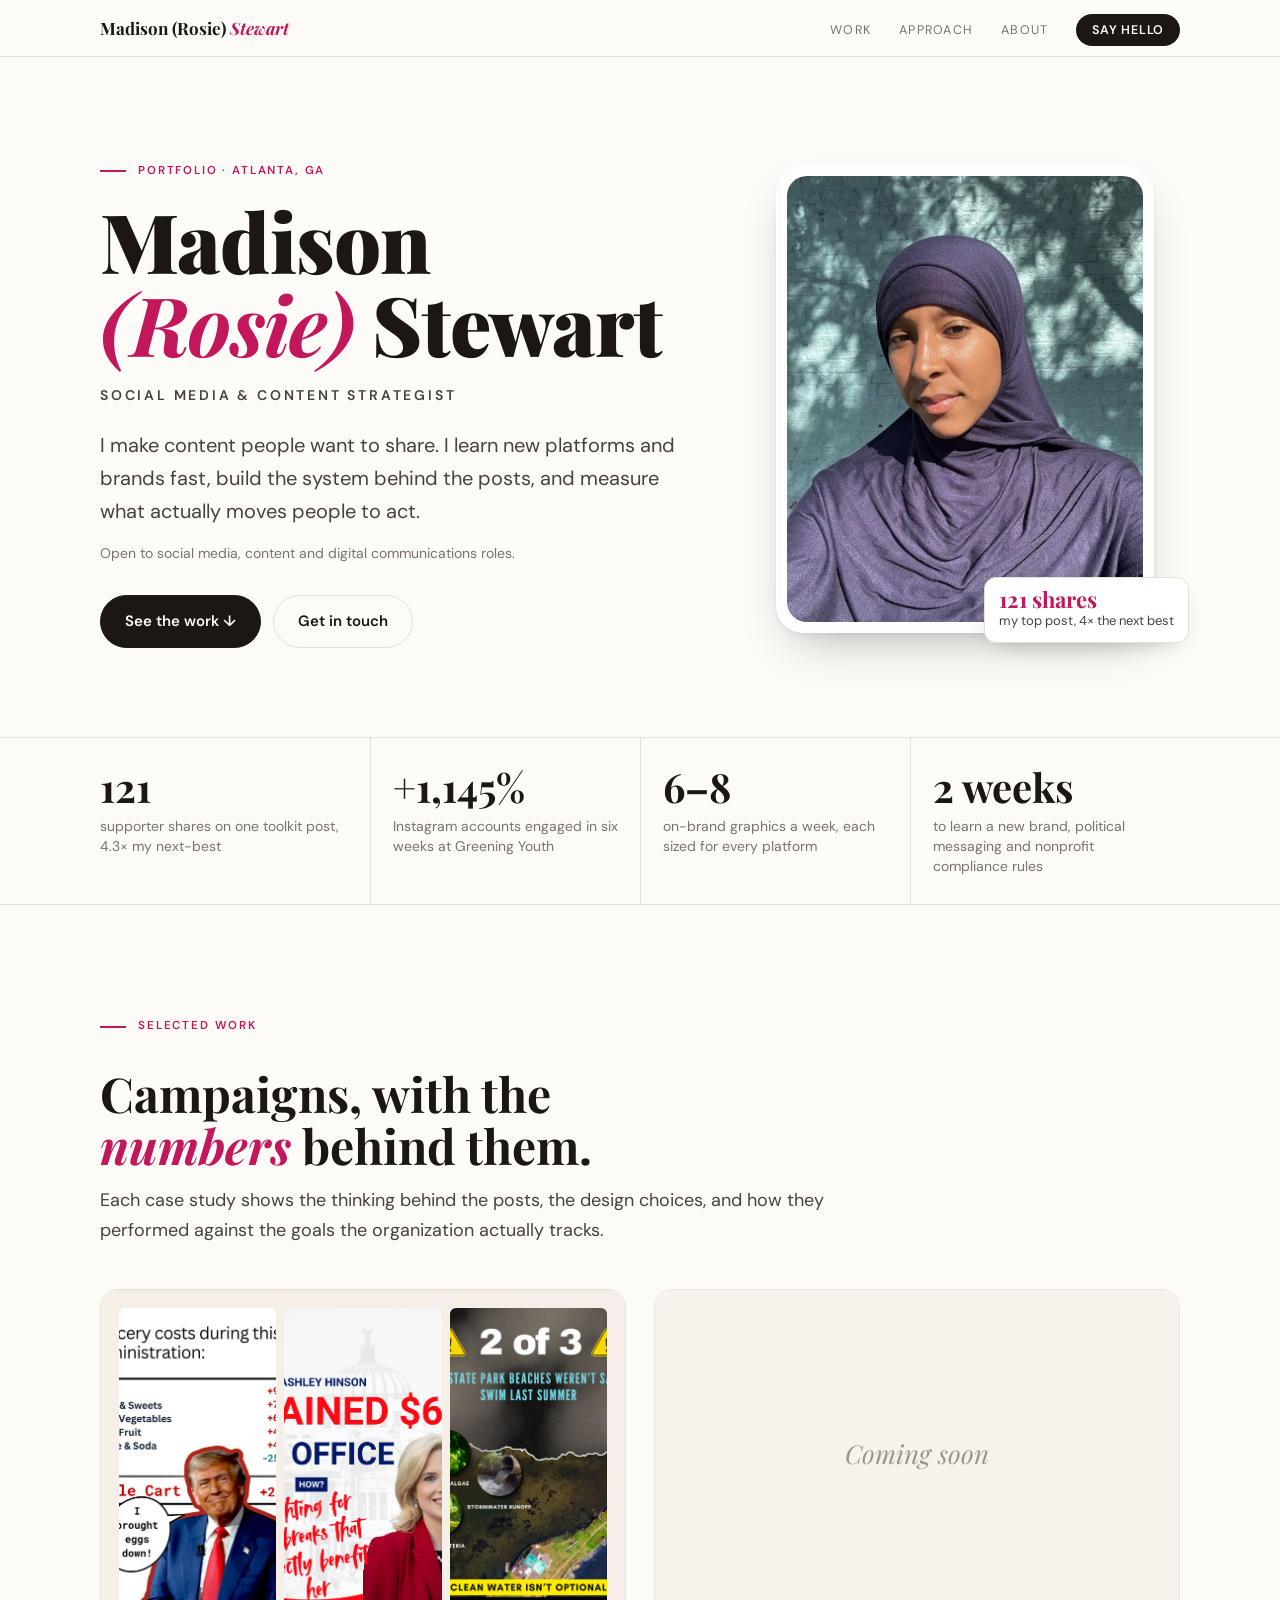
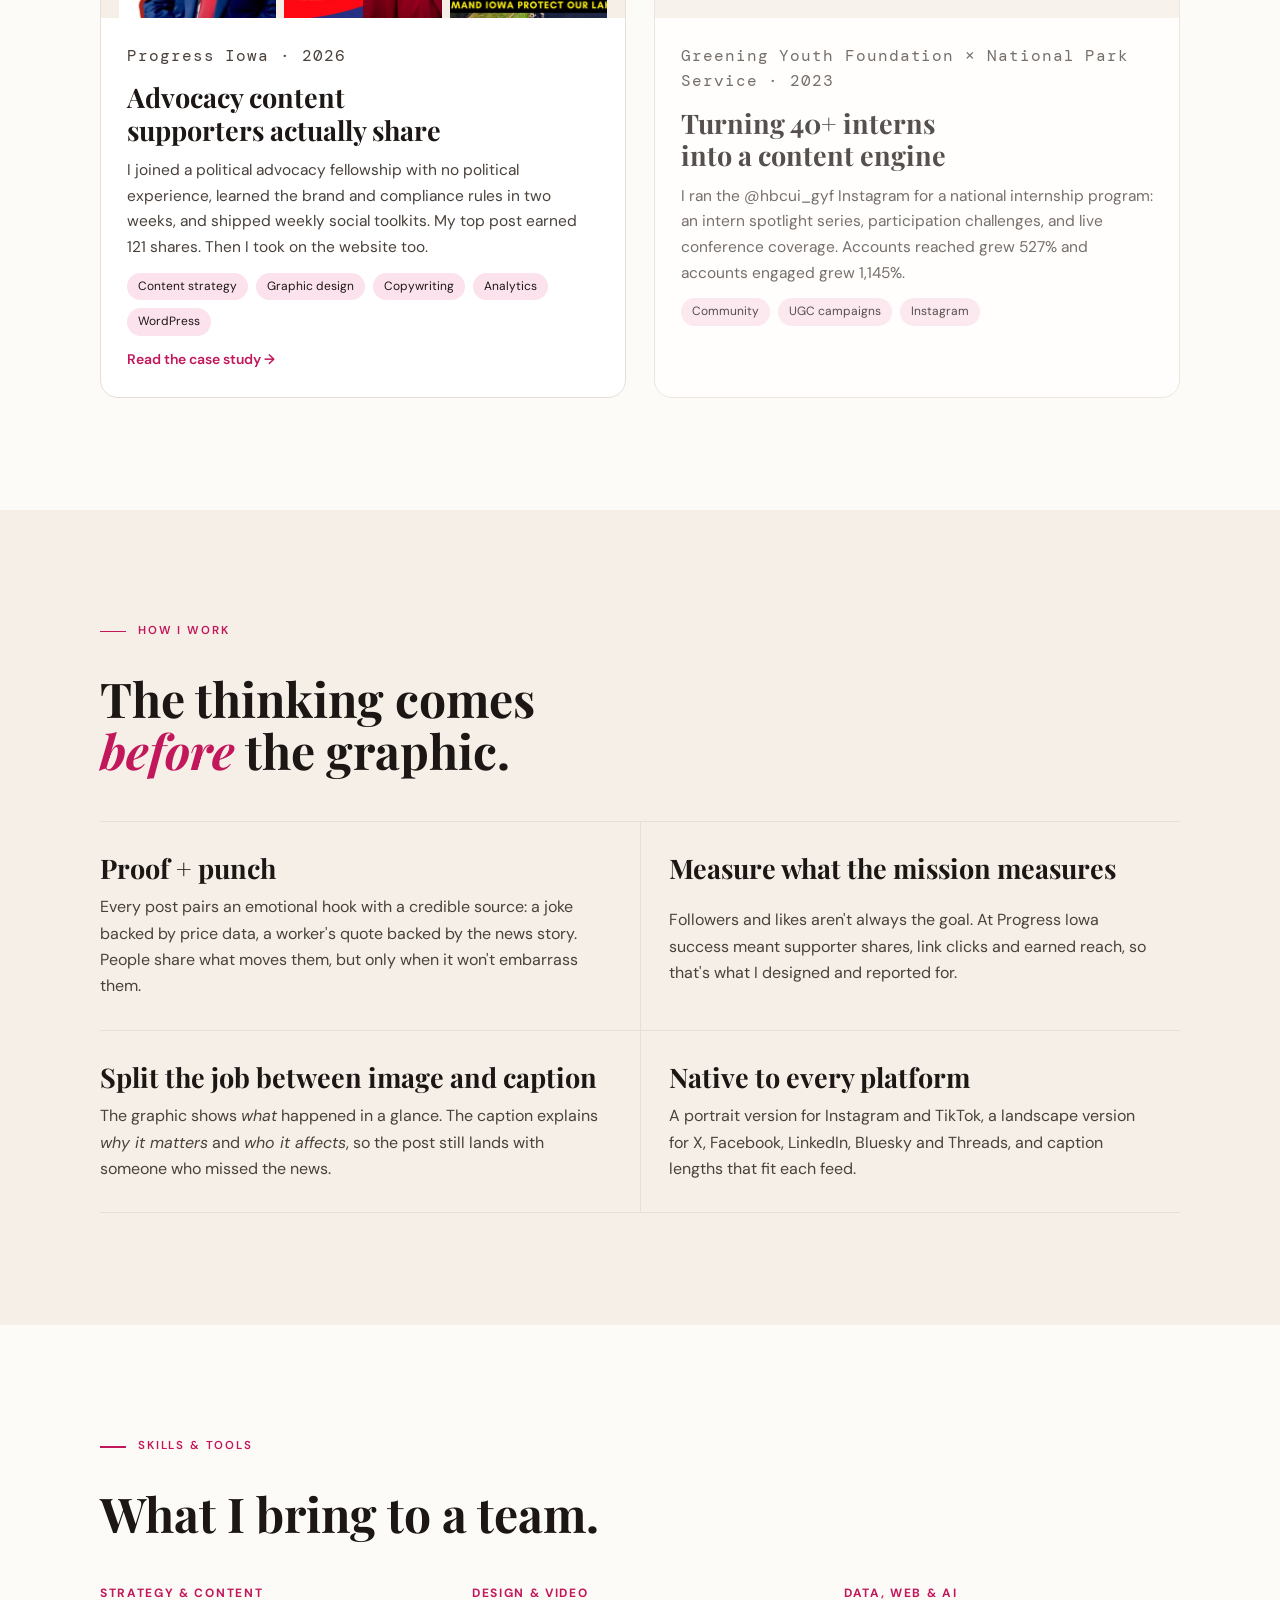
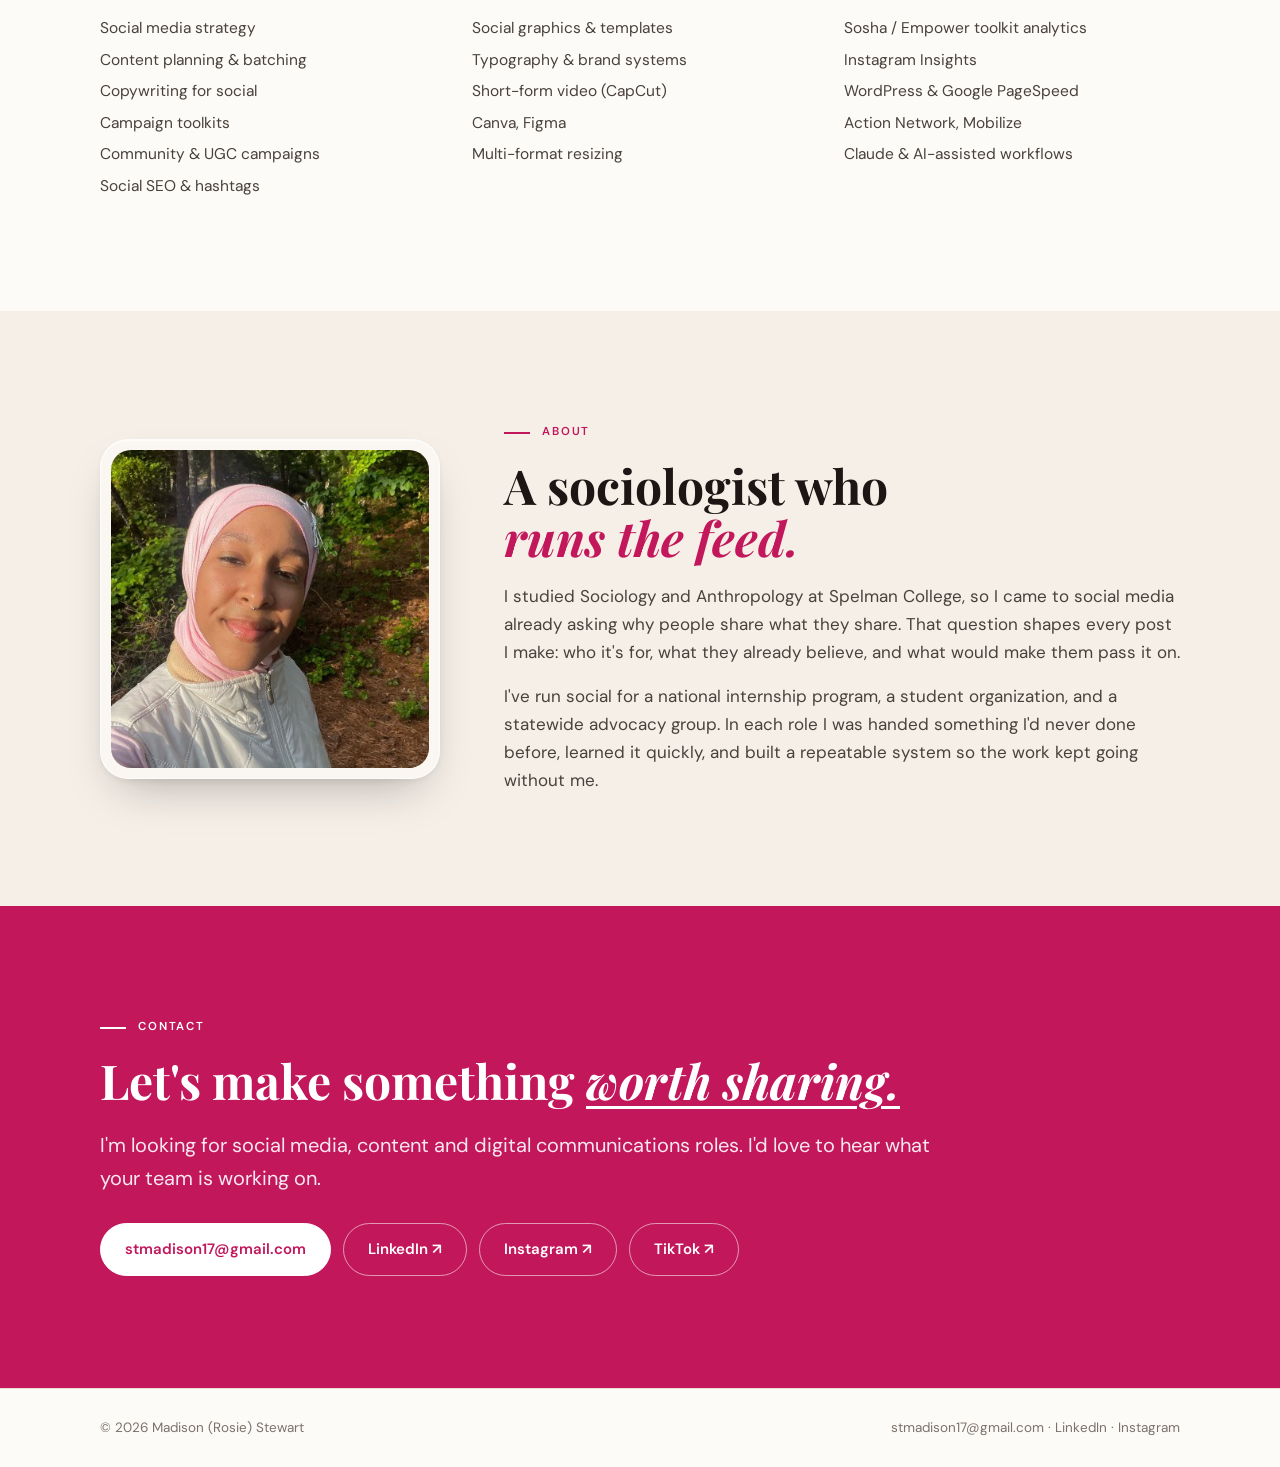
==== index.html @ f68c68ec "Launch social media and content portfolio: homepage and Progress Iowa case study Co-Authored-By: Cla" ====
<!doctype html>
<html lang="en">
<head>
<meta charset="utf-8">
<meta name="viewport" content="width=device-width, initial-scale=1, viewport-fit=cover">
<title>Madison (Rosie) Stewart · Social Media</title>
<meta name="claude:viewport-fit-sides" content="cover">
<meta name="description" content="Madison (Rosie) Stewart — social media and content marketing portfolio. Campaign case studies with real share, click and engagement data.">
<link rel="preconnect" href="https://fonts.googleapis.com">
<link rel="preconnect" href="https://fonts.gstatic.com" crossorigin>
<link rel="stylesheet" href="https://fonts.googleapis.com/css2?family=DM+Mono&family=DM+Sans:wght@400;500;600&family=Playfair+Display:ital,wght@0,700;0,900;1,700;1,900&display=swap">
<link rel="stylesheet" href="style.css">
</head>
<body>

<nav class="nav" aria-label="Main">
  <div class="wrap">
    <a class="logo" href="index.html">Madison (Rosie) <em>Stewart</em></a>
    <ul>
      <li><a href="#work">Work</a></li>
      <li class="hide-sm"><a href="#approach">Approach</a></li>
      <li class="hide-sm"><a href="#about">About</a></li>
      <li><a class="pill" href="#contact">Say hello</a></li>
    </ul>
  </div>
</nav>

<header class="hero">
  <div class="wrap">
    <div class="copy">
      <p class="eyebrow">Portfolio · Atlanta, GA</p>
      <h1 class="name">Madison <em>(Rosie)</em> Stewart</h1>
      <p class="role">Social Media &amp; Content Strategist</p>
      <p class="lede">I make content people want to share. I learn new platforms and brands fast, build the system behind the posts, and measure what actually moves people to act.</p>
      <p class="small" style="margin-top:14px">Open to social media, content and digital communications roles.</p>
      <div class="btns">
        <a class="btn" href="#work">See the work ↓</a>
        <a class="btn ghost" href="#contact">Get in touch</a>
      </div>
    </div>
    <div class="portrait">
      <div class="glass"><img class="me" src="img/rosie-hero.jpg" alt="Portrait of Rosie Stewart in a navy hijab against a sunlit brick wall." width="880" height="1100"></div>
      <div class="tag"><b>121 shares</b>my top post, 4× the next best</div>
    </div>
  </div>
</header>

<div class="proof" aria-label="Highlights">
  <div class="wrap">
    <div class="item"><b>121</b><span>supporter shares on one toolkit post, 4.3× my next-best</span></div>
    <div class="item"><b>+1,145%</b><span>Instagram accounts engaged in six weeks at Greening Youth</span></div>
    <div class="item"><b>6–8</b><span>on-brand graphics a week, each sized for every platform</span></div>
    <div class="item"><b>2 weeks</b><span>to learn a new brand, political messaging and nonprofit compliance rules</span></div>
  </div>
</div>

<section id="work">
  <div class="wrap">
    <div class="sec-head">
      <p class="eyebrow">Selected work</p>
      <h2>Campaigns, with the <em>numbers</em> behind them.</h2>
      <p>Each case study shows the thinking behind the posts, the design choices, and how they performed against the goals the organization actually tracks.</p>
    </div>
    <div class="cards">
      <a class="card" href="progress-iowa.html">
        <div class="thumb">
          <img src="img/trump-receipt.jpg" alt="" loading="lazy">
          <img src="img/hinson-money.jpg" alt="" loading="lazy">
          <img src="img/clean-water.jpg" alt="" loading="lazy">
        </div>
        <div class="body">
          <p class="num">Progress Iowa · 2026</p>
          <h3>Advocacy content supporters actually share</h3>
          <p>I joined a political advocacy fellowship with no political experience, learned the brand and compliance rules in two weeks, and shipped weekly social toolkits. My top post earned 121 shares. Then I took on the website too.</p>
          <div class="chips"><span class="chip">Content strategy</span><span class="chip">Graphic design</span><span class="chip">Copywriting</span><span class="chip">Analytics</span><span class="chip">WordPress</span></div>
          <span class="go">Read the case study →</span>
        </div>
      </a>
      <div class="card soon" aria-label="Greening Youth Foundation case study, coming soon">
        <div class="thumb">Coming soon</div>
        <div class="body">
          <p class="num">Greening Youth Foundation × National Park Service · 2023</p>
          <h3>Turning 40+ interns into a content engine</h3>
          <p>I ran the @hbcui_gyf Instagram for a national internship program: an intern spotlight series, participation challenges, and live conference coverage. Accounts reached grew 527% and accounts engaged grew 1,145%.</p>
          <div class="chips"><span class="chip">Community</span><span class="chip">UGC campaigns</span><span class="chip">Instagram</span></div>
        </div>
      </div>
    </div>
  </div>
</section>

<section id="approach" class="tint">
  <div class="wrap">
    <div class="sec-head">
      <p class="eyebrow">How I work</p>
      <h2>The thinking comes <em>before</em> the graphic.</h2>
    </div>
    <div class="principles">
      <div class="principle">
        <h3>Proof + punch</h3>
        <p>Every post pairs an emotional hook with a credible source: a joke backed by price data, a worker's quote backed by the news story. People share what moves them, but only when it won't embarrass them.</p>
      </div>
      <div class="principle">
        <h3>Measure what the mission measures</h3>
        <p>Followers and likes aren't always the goal. At Progress Iowa success meant supporter shares, link clicks and earned reach, so that's what I designed and reported for.</p>
      </div>
      <div class="principle">
        <h3>Split the job between image and caption</h3>
        <p>The graphic shows <em>what</em> happened in a glance. The caption explains <em>why it matters</em> and <em>who it affects</em>, so the post still lands with someone who missed the news.</p>
      </div>
      <div class="principle">
        <h3>Native to every platform</h3>
        <p>A portrait version for Instagram and TikTok, a landscape version for X, Facebook, LinkedIn, Bluesky and Threads, and caption lengths that fit each feed.</p>
      </div>
    </div>
  </div>
</section>

<section id="skills">
  <div class="wrap">
    <div class="sec-head">
      <p class="eyebrow">Skills &amp; tools</p>
      <h2>What I bring to a team.</h2>
    </div>
    <div class="skills">
      <div>
        <h4>Strategy &amp; content</h4>
        <ul><li>Social media strategy</li><li>Content planning &amp; batching</li><li>Copywriting for social</li><li>Campaign toolkits</li><li>Community &amp; UGC campaigns</li><li>Social SEO &amp; hashtags</li></ul>
      </div>
      <div>
        <h4>Design &amp; video</h4>
        <ul><li>Social graphics &amp; templates</li><li>Typography &amp; brand systems</li><li>Short-form video (CapCut)</li><li>Canva, Figma</li><li>Multi-format resizing</li></ul>
      </div>
      <div>
        <h4>Data, web &amp; AI</h4>
        <ul><li>Sosha / Empower toolkit analytics</li><li>Instagram Insights</li><li>WordPress &amp; Google PageSpeed</li><li>Action Network, Mobilize</li><li>Claude &amp; AI-assisted workflows</li></ul>
      </div>
    </div>
  </div>
</section>

<section id="about" class="tint">
  <div class="wrap about">
    <figure class="about-photo glass">
      <img src="img/rosie-about.jpg" alt="Rosie smiling outdoors among green trees, wearing a pink hijab." width="400" height="400" loading="lazy">
    </figure>
    <div class="about-copy">
      <p class="eyebrow">About</p>
      <h2>A sociologist who <em>runs the feed.</em></h2>
      <div class="prose">
      <p>I studied Sociology and Anthropology at Spelman College, so I came to social media already asking why people share what they share. That question shapes every post I make: who it's for, what they already believe, and what would make them pass it on.</p>
      <p>I've run social for a national internship program, a student organization, and a statewide advocacy group. In each role I was handed something I'd never done before, learned it quickly, and built a repeatable system so the work kept going without me.</p>
    </div>
    </div>
  </div>
</section>

<section id="contact" class="contact cta">
  <div class="wrap">
    <p class="eyebrow">Contact</p>
    <h2>Let's make something <em>worth sharing.</em></h2>
    <p class="lede">I'm looking for social media, content and digital communications roles. I'd love to hear what your team is working on.</p>
    <div class="contact-list">
      <a class="btn light" href="mailto:stmadison17@gmail.com">stmadison17@gmail.com</a>
      <a class="btn ghost" href="https://www.linkedin.com/in/madison-stewart-walker/">LinkedIn ↗</a>
      <a class="btn ghost" href="https://www.instagram.com/growing.rosie/">Instagram ↗</a>
      <a class="btn ghost" href="https://www.tiktok.com/@growing.ascetic">TikTok ↗</a>
    </div>
  </div>
</section>

<footer>
  <div class="wrap">
    <span>© 2026 Madison (Rosie) Stewart</span>
    <span><a href="mailto:stmadison17@gmail.com">stmadison17@gmail.com</a> · <a href="https://www.linkedin.com/in/madison-stewart-walker/">LinkedIn</a> · <a href="https://www.instagram.com/growing.rosie/">Instagram</a></span>
  </div>
</footer>

</body>
</html>
---- style.css ----
/* Layout: single editorial column (max 1120px), case-study sections stacked with eyebrow labels,
   post breakdowns as image + annotation rows. Same family as the UX portfolio: Playfair + DM Sans on paper. */
:root {
  --paper: #fdfbf8;
  --paper-2: #f5efe8;
  --ink: #1c1714;
  --ink-2: #4a413b;
  --muted: #7d726b;
  --rule: #e7ded5;
  --accent: #c2185b;        /* professional fuchsia */
  --accent-soft: #fbe2ec;
  --on-accent: #ffffff;
  --glass-edge: rgba(255,255,255,.65);
  --card: #ffffff;
  --btn-bg: #1c1714;
  --btn-fg: #fdfbf8;
  --display: "Playfair Display", Georgia, "Times New Roman", serif;
  --body: "DM Sans", system-ui, -apple-system, "Segoe UI", sans-serif;
  --mono: "DM Mono", ui-monospace, "SFMono-Regular", Menlo, monospace;
  --wrap: 1120px;
}
@media (prefers-color-scheme: dark) {
  :root:not([data-theme="light"]) {
    --paper: #171310; --paper-2: #211b17; --ink: #f3ece5; --ink-2: #cfc4bb; --muted: #a39890;
    --rule: #3a312b; --accent: #f06a9f; --accent-soft: #3d1f2b; --on-accent: #1a0d13; --glass-edge: rgba(255,255,255,.14); --card: #1f1915;
    --btn-bg: #f3ece5; --btn-fg: #171310; color-scheme: dark;
  }
}
:root[data-theme="dark"] {
  --paper: #171310; --paper-2: #211b17; --ink: #f3ece5; --ink-2: #cfc4bb; --muted: #a39890;
  --rule: #3a312b; --accent: #f06a9f; --accent-soft: #3d1f2b; --on-accent: #1a0d13; --glass-edge: rgba(255,255,255,.14); --card: #1f1915;
  --btn-bg: #f3ece5; --btn-fg: #171310; color-scheme: dark;
}

* { box-sizing: border-box; }
html { scroll-behavior: smooth; }
@media (prefers-reduced-motion: reduce) { html { scroll-behavior: auto; } * { transition: none !important; animation: none !important; } }
body {
  margin: 0; background: var(--paper); color: var(--ink);
  font-family: var(--body); font-size: 17px; line-height: 1.65;
  -webkit-font-smoothing: antialiased;
}
img { max-width: 100%; display: block; height: auto; }
a { color: inherit; }
a:focus-visible, button:focus-visible { outline: 2px solid var(--accent); outline-offset: 3px; border-radius: 4px; }

.wrap {
  max-width: var(--wrap); margin: 0 auto;
  padding-left: max(20px, env(safe-area-inset-left, 0px));
  padding-right: max(20px, env(safe-area-inset-right, 0px));
}

/* Nav */
.nav {
  position: sticky; top: env(safe-area-inset-top, 0px); z-index: 10;
  background: color-mix(in srgb, var(--paper) 92%, transparent);
  backdrop-filter: blur(8px); border-bottom: 1px solid var(--rule);
}
.nav .wrap { display: flex; align-items: center; justify-content: space-between; gap: 16px; padding-block: 14px; }
.logo { font-family: var(--display); font-weight: 700; text-decoration: none; font-size: 17px; white-space: nowrap; }
.logo em { color: var(--accent); }
.nav ul { list-style: none; display: flex; align-items: center; gap: 28px; margin: 0; padding: 0; }
.nav ul a { text-decoration: none; font-size: 12.5px; letter-spacing: .1em; text-transform: uppercase; color: var(--muted); }
.nav ul a:hover { color: var(--ink); }
.nav .pill { white-space: nowrap; background: var(--btn-bg); color: var(--btn-fg); padding: 8px 16px; border-radius: 999px; letter-spacing: .06em; font-weight: 600; }
.nav .pill:hover { color: var(--btn-fg); }
@media (max-width: 720px) { .nav ul li.hide-sm { display: none; } .nav ul { gap: 16px; } }
@media (max-width: 460px) { .nav ul li:not(:last-child) { display: none; } .logo { font-size: 15.5px; } }

/* Type */
.eyebrow {
  display: flex; align-items: center; gap: 12px; margin: 0 0 18px;
  font-size: 11.5px; font-weight: 600; letter-spacing: .16em; text-transform: uppercase; color: var(--accent);
}
.eyebrow::before { content: ""; width: 26px; height: 1.5px; background: currentColor; }
h1, h2, h3 { font-family: var(--display); line-height: 1.08; margin: 0; text-wrap: balance; color: var(--ink); }
h1 { font-size: clamp(42px, 7vw, 84px); font-weight: 900; letter-spacing: -.01em; }
h1 em, h2 em { color: var(--accent); font-style: italic; }
h2 { font-size: clamp(32px, 4.4vw, 48px); font-weight: 700; }
h3 { font-size: clamp(22px, 2.4vw, 27px); font-weight: 700; line-height: 1.2; }
.lede { font-size: clamp(18px, 1.6vw, 20px); color: var(--ink-2); max-width: 60ch; margin: 22px 0 0; }
.small { font-size: 14px; color: var(--muted); }
p { margin: 0; }
.prose { display: grid; gap: 16px; max-width: 66ch; color: var(--ink-2); }
.prose strong { color: var(--ink); }

/* Buttons */
.btns { display: flex; flex-wrap: wrap; gap: 12px; margin-top: 30px; }
.btn {
  display: inline-flex; align-items: center; gap: 8px; text-decoration: none; font-weight: 600; font-size: 15px;
  padding: 13px 24px; border-radius: 999px; border: 1px solid var(--btn-bg); background: var(--btn-bg); color: var(--btn-fg);
}
.btn.ghost { background: transparent; color: var(--ink); border-color: var(--rule); }
.btn:hover { transform: translateY(-1px); }

/* Sections */
section { padding-block: clamp(64px, 9vw, 112px); }
section.tint { background: var(--paper-2); }
.sec-head { display: grid; gap: 14px; margin-bottom: 44px; max-width: 760px; }
.sec-head p:not(.eyebrow):not(.num) { color: var(--ink-2); font-size: 18px; }
.num { font-family: var(--mono); font-size: 12px; color: var(--muted); letter-spacing: .06em; }

/* Hero (home) */
.hero { padding-block: clamp(56px, 8vw, 96px) clamp(48px, 7vw, 80px); }
.hero .wrap { display: grid; grid-template-columns: 1.15fr .85fr; gap: 48px; align-items: center; }
.hero .copy { min-width: 0; }
.fan { position: relative; height: 470px; }
.fan img {
  position: absolute; width: 58%; border-radius: 10px; box-shadow: 0 18px 40px -18px rgba(28,23,20,.45);
  border: 1px solid var(--rule);
}
.fan img:nth-child(1) { left: 0; top: 40px; transform: rotate(-7deg); }
.fan img:nth-child(2) { left: 21%; top: 0; z-index: 2; transform: rotate(1deg); }
.fan img:nth-child(3) { right: 0; top: 60px; transform: rotate(7deg); }
.tag {
  position: absolute; z-index: 3; left: 30%; bottom: -6px; background: var(--card); border: 1px solid var(--rule);
  border-radius: 12px; padding: 10px 14px; font-size: 13px; color: var(--ink-2); box-shadow: 0 10px 24px -14px rgba(28,23,20,.35);
}
.tag b { font-family: var(--display); color: var(--accent); font-size: 22px; display: block; line-height: 1; }
@media (max-width: 880px) {
  .hero .wrap { grid-template-columns: 1fr; }
  .fan { height: 380px; max-width: 460px; }
}
@media (max-width: 440px) { .fan { height: 300px; } }

/* Name-led hero with portrait */
.hero h1.name { font-size: clamp(44px, 6.6vw, 82px); line-height: 1.02; }
.hero h1.name em { font-weight: 700; }
.role { margin: 18px 0 0; font-size: 14px; font-weight: 600; letter-spacing: .2em; text-transform: uppercase; color: var(--ink-2); }
.portrait { position: relative; width: 100%; max-width: 430px; justify-self: end; margin-block: 12px 24px; }
.portrait .glass { width: 88%; margin-left: 6%; }
.portrait .me { width: 100%; aspect-ratio: 4/5; object-fit: cover; }
.portrait .float {
  position: absolute; z-index: 2; width: 36%; left: -12%; bottom: 14%; transform: rotate(-7deg);
  border-radius: 8px; border: 3px solid var(--card); box-shadow: 0 16px 34px -14px rgba(28,23,20,.5);
}
.portrait .tag { right: -2%; left: auto; bottom: -10px; }
@media (max-width: 880px) { .portrait { justify-self: start; width: 78%; max-width: 340px; margin-left: 11%; } .portrait .tag { right: -8%; } }

/* Glass photo frame: frosted border, soft drop shadow, lifts on hover */
.glass {
  position: relative; z-index: 1; margin: 0; padding: 10px; border-radius: 28px;
  background: color-mix(in srgb, var(--card) 45%, transparent);
  border: 1px solid var(--glass-edge);
  -webkit-backdrop-filter: blur(14px) saturate(140%); backdrop-filter: blur(14px) saturate(140%);
  box-shadow: inset 0 1px 0 color-mix(in srgb, #ffffff 70%, transparent),
              0 2px 6px rgba(28,23,20,.06), 0 22px 48px -20px rgba(28,23,20,.35);
  transition: transform .35s cubic-bezier(.2,.7,.2,1), box-shadow .35s ease;
}
.glass img { border-radius: 20px; display: block; }
.glass:hover {
  transform: translateY(-6px);
  box-shadow: inset 0 1px 0 color-mix(in srgb, #ffffff 70%, transparent),
              0 4px 10px rgba(28,23,20,.08), 0 34px 64px -22px rgba(28,23,20,.42);
}

/* Proof strip */
.proof { border-block: 1px solid var(--rule); }
.proof .wrap { display: grid; grid-template-columns: repeat(4, 1fr); }
.proof .item { padding: 28px 22px; border-left: 1px solid var(--rule); min-width: 0; }
.proof .item:first-child { border-left: 0; padding-left: 0; }
.proof b { display: block; font-family: var(--display); font-size: clamp(30px, 3.2vw, 40px); font-weight: 700; line-height: 1.05; font-variant-numeric: tabular-nums; }
.proof span { display: block; margin-top: 8px; font-size: 14px; color: var(--muted); line-height: 1.45; }
@media (max-width: 880px) {
  .proof .wrap { grid-template-columns: 1fr 1fr; }
  .proof .item:nth-child(3) { border-left: 0; padding-left: 0; }
  .proof .item:nth-child(n+3) { border-top: 1px solid var(--rule); }
}

/* Work cards */
.cards { display: grid; grid-template-columns: repeat(2, 1fr); gap: 28px; }
.card {
  background: var(--card); border: 1px solid var(--rule); border-radius: 18px; overflow: hidden;
  display: flex; flex-direction: column; text-decoration: none; min-width: 0;
}
a.card:hover { border-color: var(--accent); }
.card .thumb { aspect-ratio: 16/10; background: var(--paper-2); display: grid; grid-template-columns: repeat(3, 1fr); gap: 8px; padding: 18px 18px 0; overflow: hidden; }
.card .thumb img { width: 100%; border-radius: 6px 6px 0 0; object-fit: cover; object-position: top; height: 100%; }
.card .body { padding: 26px; display: grid; gap: 12px; flex: 1; align-content: start; }
.card .body p { color: var(--ink-2); font-size: 15.5px; }
.chips { display: flex; flex-wrap: wrap; gap: 8px; }
.chip { font-size: 12px; padding: 4px 11px; border-radius: 999px; background: var(--accent-soft); color: var(--ink); }
.card.soon { opacity: .75; }
.card.soon .thumb { display: grid; place-items: center; grid-template-columns: 1fr; font-family: var(--display); font-style: italic; font-size: 26px; color: var(--muted); padding: 18px; }
.go { font-size: 14px; font-weight: 600; color: var(--accent); }
@media (max-width: 760px) { .cards { grid-template-columns: 1fr; } }

/* Principles */
.principles { display: grid; grid-template-columns: repeat(2, 1fr); gap: 0; border-top: 1px solid var(--rule); }
.principle { padding: 30px 28px 30px 0; border-bottom: 1px solid var(--rule); display: grid; gap: 10px; min-width: 0; }
.principle:nth-child(even) { padding-left: 28px; border-left: 1px solid var(--rule); }
.principle p { color: var(--ink-2); font-size: 16px; }
@media (max-width: 760px) {
  .principles { grid-template-columns: 1fr; }
  .principle:nth-child(even) { padding-left: 0; border-left: 0; }
}

/* Skills */
.skills { display: grid; grid-template-columns: repeat(3, 1fr); gap: 36px; }
.skills h4 { margin: 0 0 12px; font-size: 12px; letter-spacing: .14em; text-transform: uppercase; color: var(--accent); }
.skills ul { list-style: none; margin: 0; padding: 0; display: grid; gap: 6px; color: var(--ink-2); font-size: 15.5px; }
@media (max-width: 760px) { .skills { grid-template-columns: 1fr; gap: 28px; } }

/* About */
.about { display: grid; grid-template-columns: minmax(0, 340px) minmax(0, 1fr); gap: 64px; align-items: center; }
.about-photo { margin: 0; position: relative; }
.about-photo img { width: 100%; aspect-ratio: 1; object-fit: cover; }
.about-copy { display: grid; gap: 18px; min-width: 0; }
.about-copy .eyebrow { margin: 0; }
@media (max-width: 760px) { .about { grid-template-columns: 1fr; gap: 36px; } .about-photo { max-width: 280px; } }

/* Contact */
.contact { text-align: left; }
.cta { background: var(--accent); color: var(--on-accent); }
.cta .eyebrow, .cta h2, .cta h2 em, .cta .lede { color: var(--on-accent); }
.cta h2 em { text-decoration: underline; text-decoration-thickness: 3px; text-underline-offset: 6px; }
.cta .lede { opacity: .9; }
.cta .btn.light { background: var(--on-accent); color: var(--accent); border-color: var(--on-accent); }
.cta .btn.ghost { color: var(--on-accent); border-color: color-mix(in srgb, var(--on-accent) 55%, transparent); }
.cta a:focus-visible { outline-color: var(--on-accent); }
.contact-list { display: flex; flex-wrap: wrap; gap: 12px; margin-top: 28px; }

footer { border-top: 1px solid var(--rule); padding-block: 28px; font-size: 13.5px; color: var(--muted); }
footer .wrap { display: flex; justify-content: space-between; flex-wrap: wrap; gap: 12px; }
footer a { text-decoration: none; }
footer a:hover { color: var(--ink); }

/* ---------- Case study ---------- */
.cs-hero { padding-block: clamp(56px, 8vw, 96px) 40px; }
.cs-hero h1 { font-size: clamp(40px, 6.4vw, 76px); max-width: 15ch; }
.meta { display: grid; grid-template-columns: repeat(4, 1fr); gap: 0; margin-top: 44px; border-top: 1px solid var(--rule); }
.meta div { padding: 18px 18px 0 0; min-width: 0; }
.meta dt { font-size: 11.5px; letter-spacing: .14em; text-transform: uppercase; color: var(--muted); }
.meta dd { margin: 6px 0 0; font-size: 15.5px; }
@media (max-width: 760px) { .meta { grid-template-columns: 1fr 1fr; row-gap: 8px; } }

.glance { display: grid; grid-template-columns: repeat(4, minmax(0, 1fr)); gap: 0; margin: 36px 0 0; background: var(--card); border: 1px solid var(--rule); border-radius: 16px; }
.glance div { padding: 22px; border-left: 1px solid var(--rule); }
.glance div:first-child { border-left: 0; }
.glance dt { font-size: 11.5px; font-weight: 600; letter-spacing: .14em; text-transform: uppercase; color: var(--accent); }
.glance dd { margin: 8px 0 0; font-size: 15px; color: var(--ink-2); line-height: 1.55; }
@media (max-width: 900px) { .glance { grid-template-columns: 1fr 1fr; } .glance div:nth-child(3) { border-left: 0; } .glance div:nth-child(n+3) { border-top: 1px solid var(--rule); } }
@media (max-width: 520px) { .glance { grid-template-columns: 1fr; } .glance div { border-left: 0; } .glance div + div { border-top: 1px solid var(--rule); } }

.subnav { border-block: 1px solid var(--rule); background: var(--paper); position: sticky; top: calc(env(safe-area-inset-top, 0px) + 55px); z-index: 9; }
.subnav .wrap { display: flex; gap: 22px; overflow-x: auto; padding-block: 12px; scrollbar-width: none; }
.subnav a { font-size: 13px; text-decoration: none; color: var(--muted); white-space: nowrap; }
.subnav a:hover { color: var(--accent); }

.stats { display: grid; grid-template-columns: repeat(4, 1fr); gap: 16px; }
.stat { background: var(--card); border: 1px solid var(--rule); border-radius: 14px; padding: 22px; min-width: 0; }
.stat b { display: block; font-family: var(--display); font-size: clamp(30px, 3.4vw, 42px); line-height: 1; color: var(--accent); font-variant-numeric: tabular-nums; }
.stat span { display: block; margin-top: 10px; font-size: 14px; color: var(--ink-2); line-height: 1.45; }
@media (max-width: 880px) { .stats { grid-template-columns: 1fr 1fr; } }

.two { display: grid; grid-template-columns: 1fr 1fr; gap: 48px; align-items: start; }
.two > * { min-width: 0; }
@media (max-width: 820px) { .two { grid-template-columns: 1fr; gap: 28px; } }

.checklist { list-style: none; margin: 0; padding: 0; display: grid; gap: 0; border-top: 1px solid var(--rule); }
.checklist li { padding: 16px 0; border-bottom: 1px solid var(--rule); display: grid; grid-template-columns: 150px 1fr; gap: 16px; font-size: 15.5px; color: var(--ink-2); }
.checklist li b { color: var(--ink); font-weight: 600; }
@media (max-width: 520px) { .checklist li { grid-template-columns: 1fr; gap: 4px; } }

.quote {
  font-family: var(--display); font-style: italic; font-size: clamp(22px, 2.6vw, 30px); line-height: 1.35;
  border-left: 3px solid var(--accent); padding: 4px 0 4px 24px; margin: 0; color: var(--ink); max-width: 34ch;
}
.quote cite { display: block; font-family: var(--body); font-style: normal; font-size: 14px; color: var(--muted); margin-top: 12px; }

/* Post breakdowns */
.post { display: grid; grid-template-columns: minmax(0, 380px) minmax(0, 1fr); gap: 48px; padding-block: 56px; border-top: 1px solid var(--rule); align-items: start; }
.post:first-of-type { border-top: 0; padding-top: 0; }
.post figure { margin: 0; display: grid; gap: 12px; }
.post figure img { border-radius: 10px; border: 1px solid var(--rule); }
.post figcaption { font-size: 13px; color: var(--muted); }
.post .notes { display: grid; gap: 22px; min-width: 0; }
.post .top { display: flex; flex-wrap: wrap; align-items: baseline; gap: 10px 16px; }
.post .date { font-family: var(--mono); font-size: 12.5px; color: var(--muted); }
.post .nums { display: flex; gap: 28px; flex-wrap: wrap; }
.post .nums div { display: grid; }
.post .nums b { font-family: var(--display); font-size: 34px; line-height: 1; font-variant-numeric: tabular-nums; }
.post .nums span { font-size: 12px; letter-spacing: .12em; text-transform: uppercase; color: var(--muted); margin-top: 6px; }
.post dl { margin: 0; display: grid; gap: 16px; }
.post dt { font-size: 11.5px; font-weight: 600; letter-spacing: .14em; text-transform: uppercase; color: var(--accent); }
.post dd { margin: 4px 0 0; color: var(--ink-2); font-size: 16px; }
.caption {
  font-size: 15px; color: var(--ink-2); background: var(--card); border: 1px dashed var(--rule); border-radius: 10px; padding: 14px 16px;
}
.caption::before { content: "Caption · "; font-size: 11px; letter-spacing: .14em; text-transform: uppercase; color: var(--muted); }
.post.feature { grid-template-columns: minmax(0, 1fr); }
.pair { display: grid; grid-template-columns: 0.8fr 1.6fr; gap: 16px; align-items: end; }
.pair img { border-radius: 10px; border: 1px solid var(--rule); }
@media (max-width: 860px) { .post { grid-template-columns: 1fr; gap: 28px; } .post figure { max-width: 420px; } }
@media (max-width: 560px) { .pair { grid-template-columns: 1fr; } }

/* Bar chart */
.bars { display: grid; gap: 10px; margin-top: 8px; }
.bar { display: grid; grid-template-columns: 150px minmax(0, 1fr) 44px; gap: 14px; align-items: center; font-size: 14px; }
.bar .lbl { color: var(--ink-2); line-height: 1.25; }
.bar .lbl small { display: block; font-family: var(--mono); font-size: 11.5px; color: var(--muted); }
.bar .track { height: 22px; position: relative; }
.bar .fill { height: 100%; background: color-mix(in srgb, var(--accent) 45%, var(--paper-2)); border-radius: 0 4px 4px 0; min-width: 3px; }
.bar.hl .fill { background: var(--accent); }
.bar .v { font-variant-numeric: tabular-nums; font-weight: 600; text-align: right; }
.bar:hover .fill { filter: brightness(1.08); }
@media (max-width: 520px) { .bar { grid-template-columns: 104px minmax(0, 1fr) 36px; gap: 10px; } }

.split { display: grid; grid-template-columns: 1fr 1fr; gap: 16px; margin-top: 20px; }
.split > div { background: var(--card); border: 1px solid var(--rule); border-radius: 14px; padding: 20px; }
.split b { font-family: var(--display); font-size: 30px; display: block; line-height: 1.1; }
.split span { font-size: 14px; color: var(--ink-2); }
@media (max-width: 520px) { .split { grid-template-columns: 1fr; } }

.guides { display: grid; grid-template-columns: 1.2fr 1fr; gap: 20px; align-items: start; }
.guides figure { margin: 0; display: grid; gap: 10px; }
.guides img { border-radius: 10px; border: 1px solid var(--rule); max-height: 560px; width: 100%; object-fit: cover; object-position: top; }
.guides figcaption { font-size: 13px; color: var(--muted); }
@media (max-width: 680px) { .guides { grid-template-columns: 1fr; } }

.wins { list-style: none; margin: 0; padding: 0; display: grid; grid-template-columns: repeat(2, 1fr); gap: 16px; }
.wins li { background: var(--card); border: 1px solid var(--rule); border-radius: 14px; padding: 22px; display: grid; gap: 8px; min-width: 0; }
.wins li h4 { margin: 0; font-family: var(--display); font-size: 20px; }
.wins li p { color: var(--ink-2); font-size: 15.5px; }
.wins .big { font-family: var(--display); font-size: 28px; color: var(--accent); line-height: 1.1; }
@media (max-width: 760px) { .wins { grid-template-columns: 1fr; } }

.reflect { display: grid; grid-template-columns: repeat(3, 1fr); gap: 32px; }
.reflect h4 { margin: 0 0 12px; font-size: 12px; letter-spacing: .14em; text-transform: uppercase; color: var(--accent); }
.reflect ul { margin: 0; padding-left: 18px; display: grid; gap: 10px; color: var(--ink-2); font-size: 15.5px; }
@media (max-width: 820px) { .reflect { grid-template-columns: 1fr; } }

.next-cs { display: flex; justify-content: space-between; align-items: center; gap: 20px; flex-wrap: wrap; }
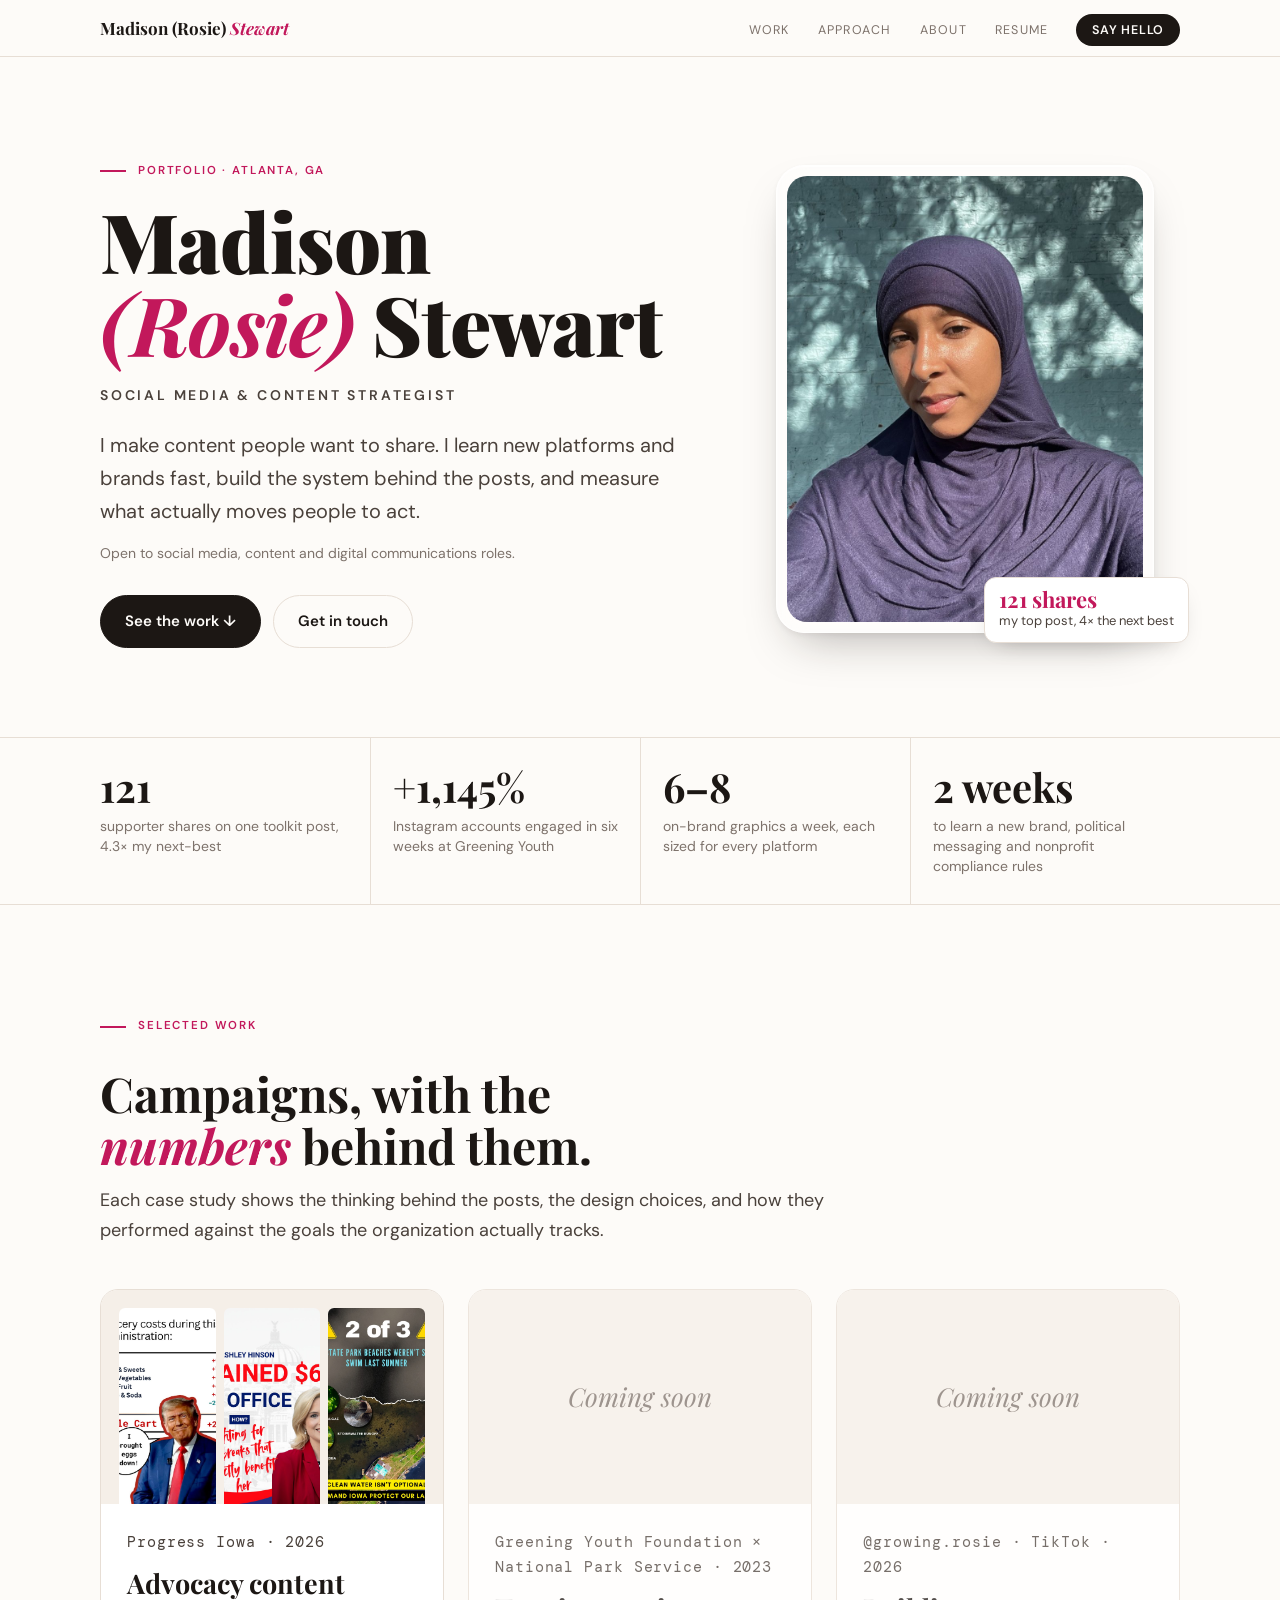
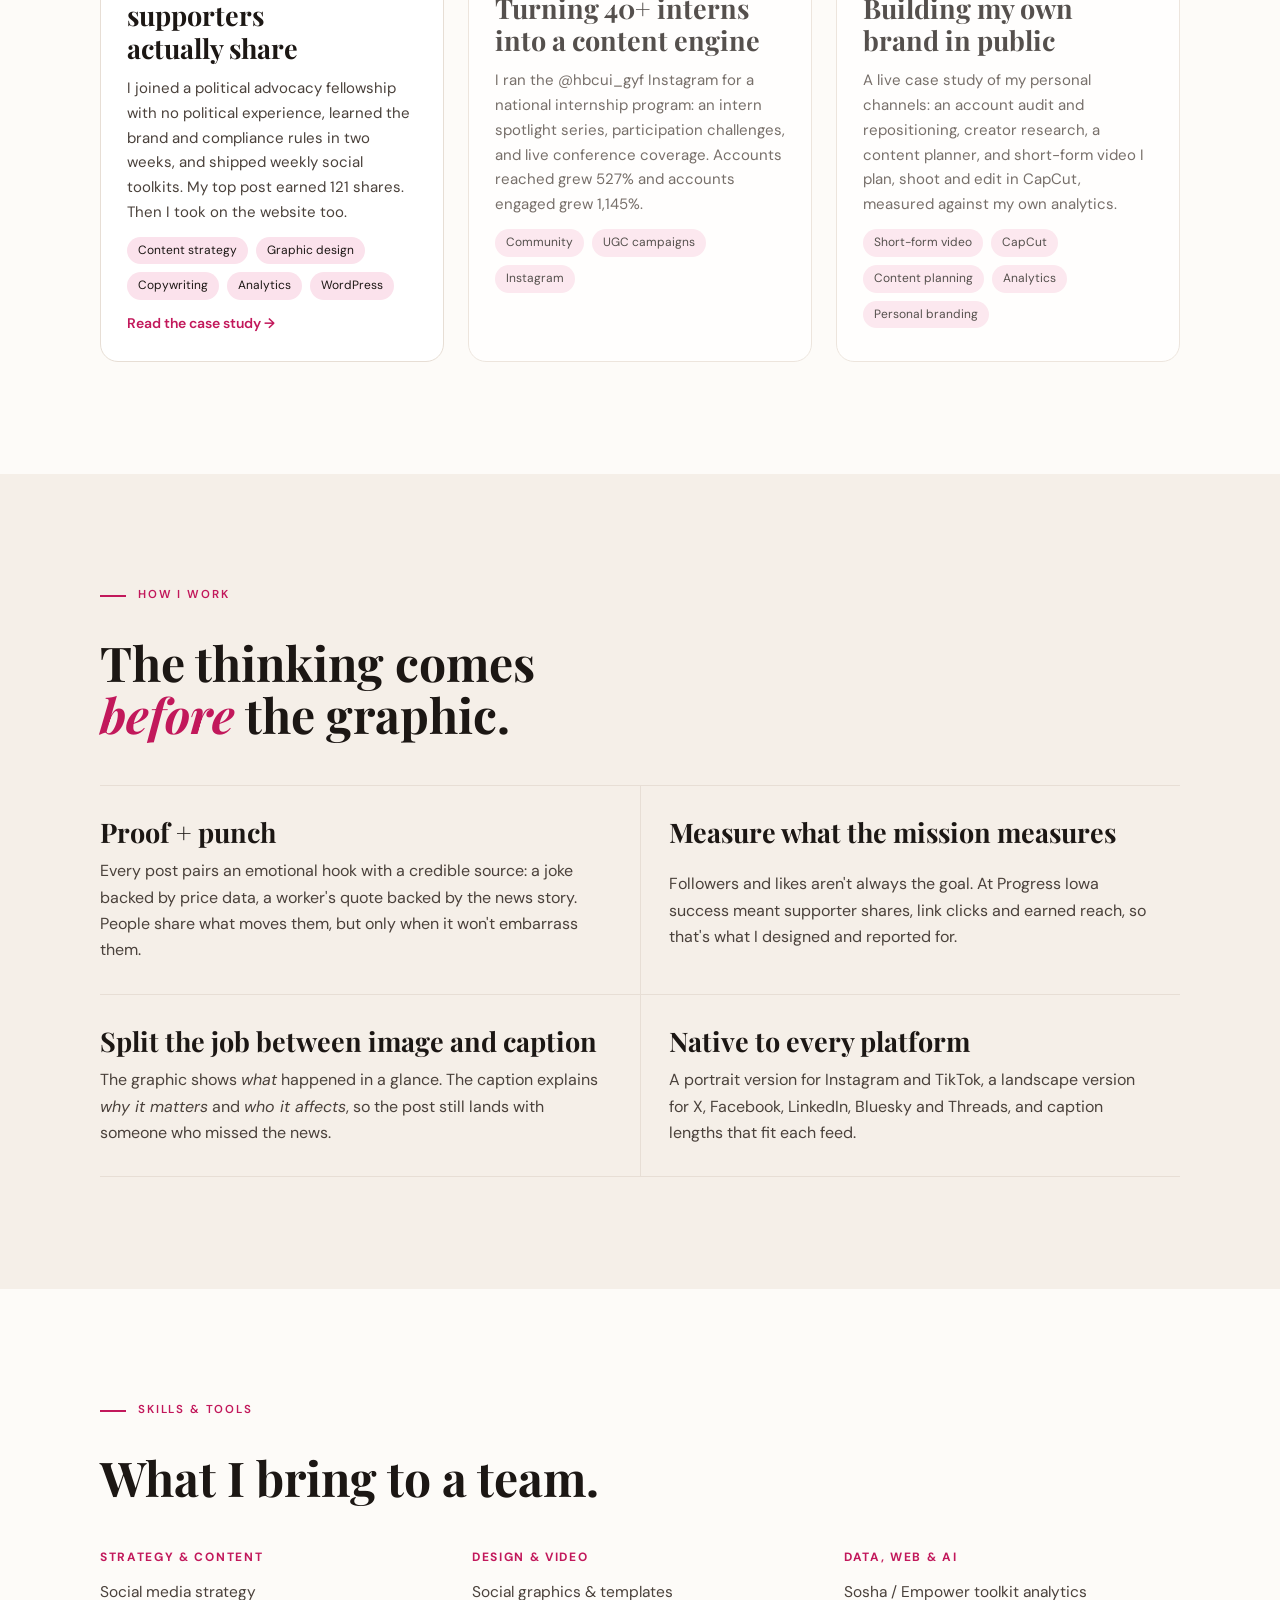
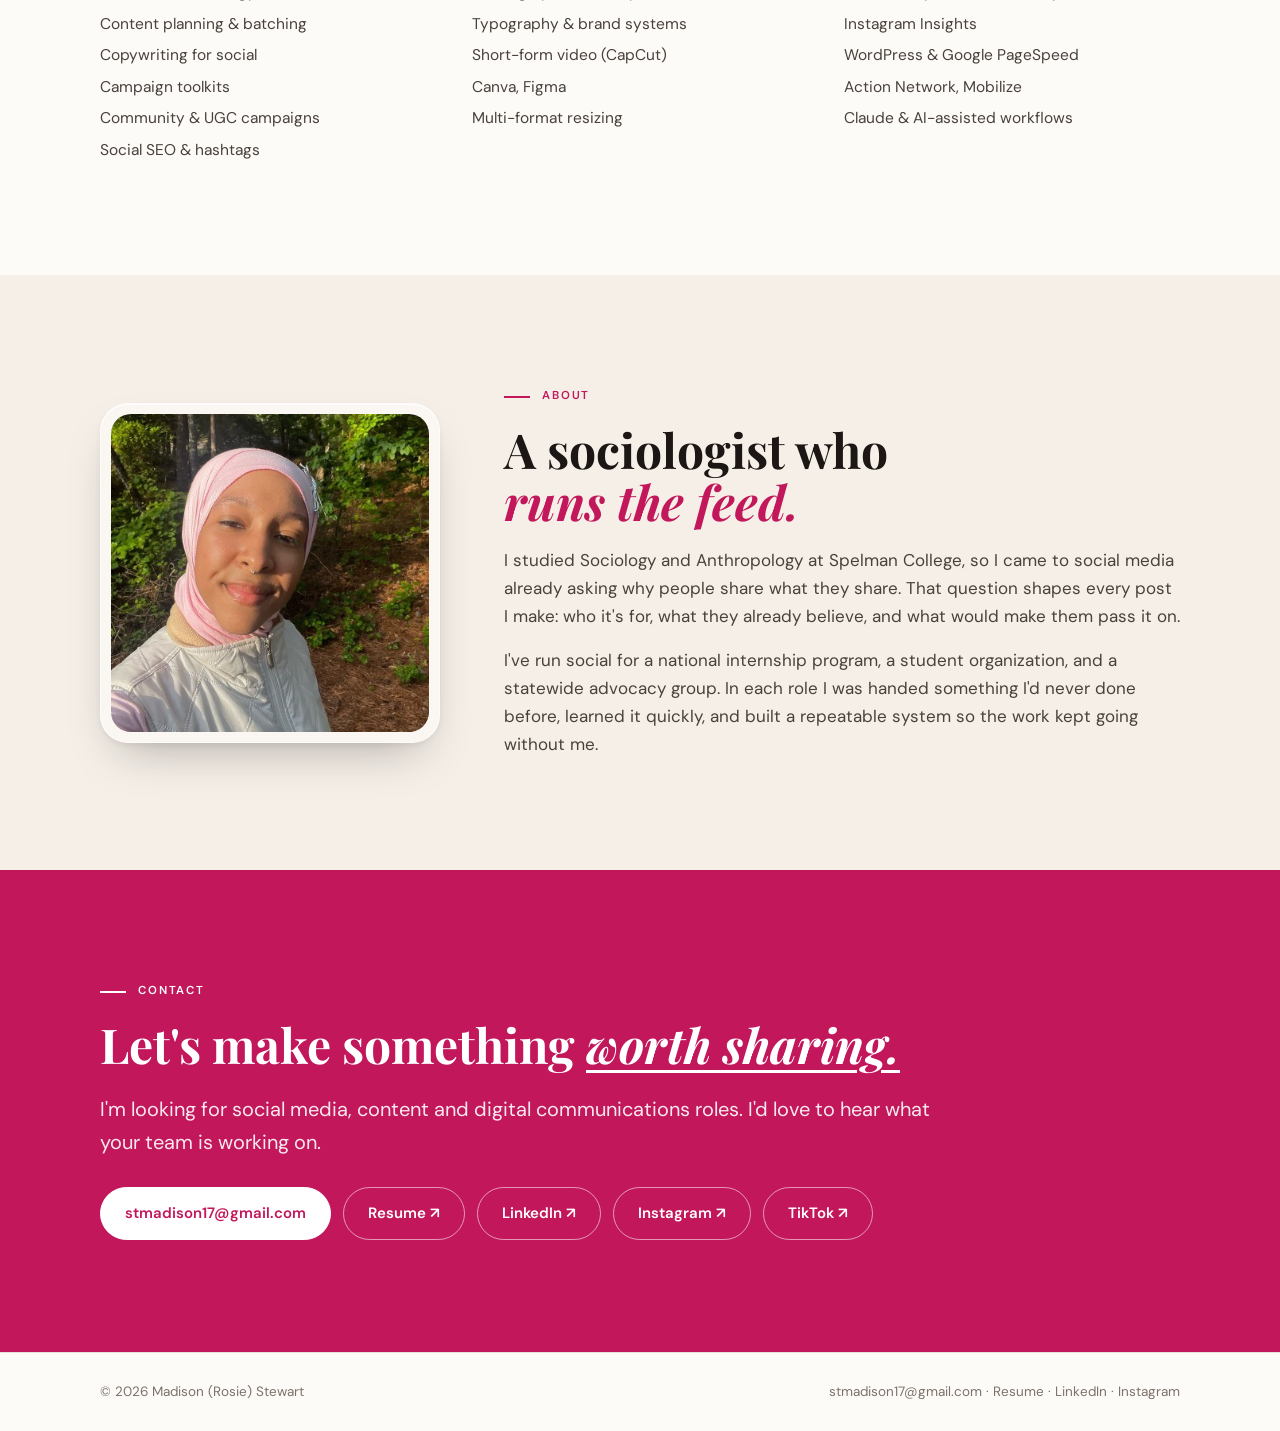
==== commit 65ffae5f: "Add resume link and personal brand case study placeholder Co-Authored-By: Claude Opus 5.5 <noreply@a" ====
--- a/index.html
+++ b/index.html
@@ -20,6 +20,7 @@
       <li><a href="#work">Work</a></li>
       <li class="hide-sm"><a href="#approach">Approach</a></li>
       <li class="hide-sm"><a href="#about">About</a></li>
+      <li class="hide-sm"><a href="Madison_Rosie_Stewart_Resume.pdf">Resume</a></li>
       <li><a class="pill" href="#contact">Say hello</a></li>
     </ul>
   </div>
@@ -83,6 +84,15 @@
           <h3>Turning 40+ interns into a content engine</h3>
           <p>I ran the @hbcui_gyf Instagram for a national internship program: an intern spotlight series, participation challenges, and live conference coverage. Accounts reached grew 527% and accounts engaged grew 1,145%.</p>
           <div class="chips"><span class="chip">Community</span><span class="chip">UGC campaigns</span><span class="chip">Instagram</span></div>
+        </div>
+      </div>
+      <div class="card soon" aria-label="Personal brand case study, coming soon">
+        <div class="thumb">Coming soon</div>
+        <div class="body">
+          <p class="num">@growing.rosie · TikTok · 2026</p>
+          <h3>Building my own brand in public</h3>
+          <p>A live case study of my personal channels: an account audit and repositioning, creator research, a content planner, and short-form video I plan, shoot and edit in CapCut, measured against my own analytics.</p>
+          <div class="chips"><span class="chip">Short-form video</span><span class="chip">CapCut</span><span class="chip">Content planning</span><span class="chip">Analytics</span><span class="chip">Personal branding</span></div>
         </div>
       </div>
     </div>
@@ -162,6 +172,7 @@
     <p class="lede">I'm looking for social media, content and digital communications roles. I'd love to hear what your team is working on.</p>
     <div class="contact-list">
       <a class="btn light" href="mailto:stmadison17@gmail.com">stmadison17@gmail.com</a>
+      <a class="btn ghost" href="Madison_Rosie_Stewart_Resume.pdf">Resume ↗</a>
       <a class="btn ghost" href="https://www.linkedin.com/in/madison-stewart-walker/">LinkedIn ↗</a>
       <a class="btn ghost" href="https://www.instagram.com/growing.rosie/">Instagram ↗</a>
       <a class="btn ghost" href="https://www.tiktok.com/@growing.ascetic">TikTok ↗</a>
@@ -172,7 +183,7 @@
 <footer>
   <div class="wrap">
     <span>© 2026 Madison (Rosie) Stewart</span>
-    <span><a href="mailto:stmadison17@gmail.com">stmadison17@gmail.com</a> · <a href="https://www.linkedin.com/in/madison-stewart-walker/">LinkedIn</a> · <a href="https://www.instagram.com/growing.rosie/">Instagram</a></span>
+    <span><a href="mailto:stmadison17@gmail.com">stmadison17@gmail.com</a> · <a href="Madison_Rosie_Stewart_Resume.pdf">Resume</a> · <a href="https://www.linkedin.com/in/madison-stewart-walker/">LinkedIn</a> · <a href="https://www.instagram.com/growing.rosie/">Instagram</a></span>
   </div>
 </footer>
 
--- a/style.css
+++ b/style.css
@@ -168,7 +168,7 @@
 }
 
 /* Work cards */
-.cards { display: grid; grid-template-columns: repeat(2, 1fr); gap: 28px; }
+.cards { display: grid; grid-template-columns: repeat(3, minmax(0, 1fr)); gap: 24px; }
 .card {
   background: var(--card); border: 1px solid var(--rule); border-radius: 18px; overflow: hidden;
   display: flex; flex-direction: column; text-decoration: none; min-width: 0;
@@ -177,13 +177,14 @@
 .card .thumb { aspect-ratio: 16/10; background: var(--paper-2); display: grid; grid-template-columns: repeat(3, 1fr); gap: 8px; padding: 18px 18px 0; overflow: hidden; }
 .card .thumb img { width: 100%; border-radius: 6px 6px 0 0; object-fit: cover; object-position: top; height: 100%; }
 .card .body { padding: 26px; display: grid; gap: 12px; flex: 1; align-content: start; }
-.card .body p { color: var(--ink-2); font-size: 15.5px; }
+.card .body p { color: var(--ink-2); font-size: 15px; }
 .chips { display: flex; flex-wrap: wrap; gap: 8px; }
 .chip { font-size: 12px; padding: 4px 11px; border-radius: 999px; background: var(--accent-soft); color: var(--ink); }
 .card.soon { opacity: .75; }
 .card.soon .thumb { display: grid; place-items: center; grid-template-columns: 1fr; font-family: var(--display); font-style: italic; font-size: 26px; color: var(--muted); padding: 18px; }
 .go { font-size: 14px; font-weight: 600; color: var(--accent); }
-@media (max-width: 760px) { .cards { grid-template-columns: 1fr; } }
+@media (max-width: 980px) { .cards { grid-template-columns: 1fr 1fr; } .cards > :first-child { grid-column: 1 / -1; } }
+@media (max-width: 680px) { .cards { grid-template-columns: 1fr; } }
 
 /* Principles */
 .principles { display: grid; grid-template-columns: repeat(2, 1fr); gap: 0; border-top: 1px solid var(--rule); }
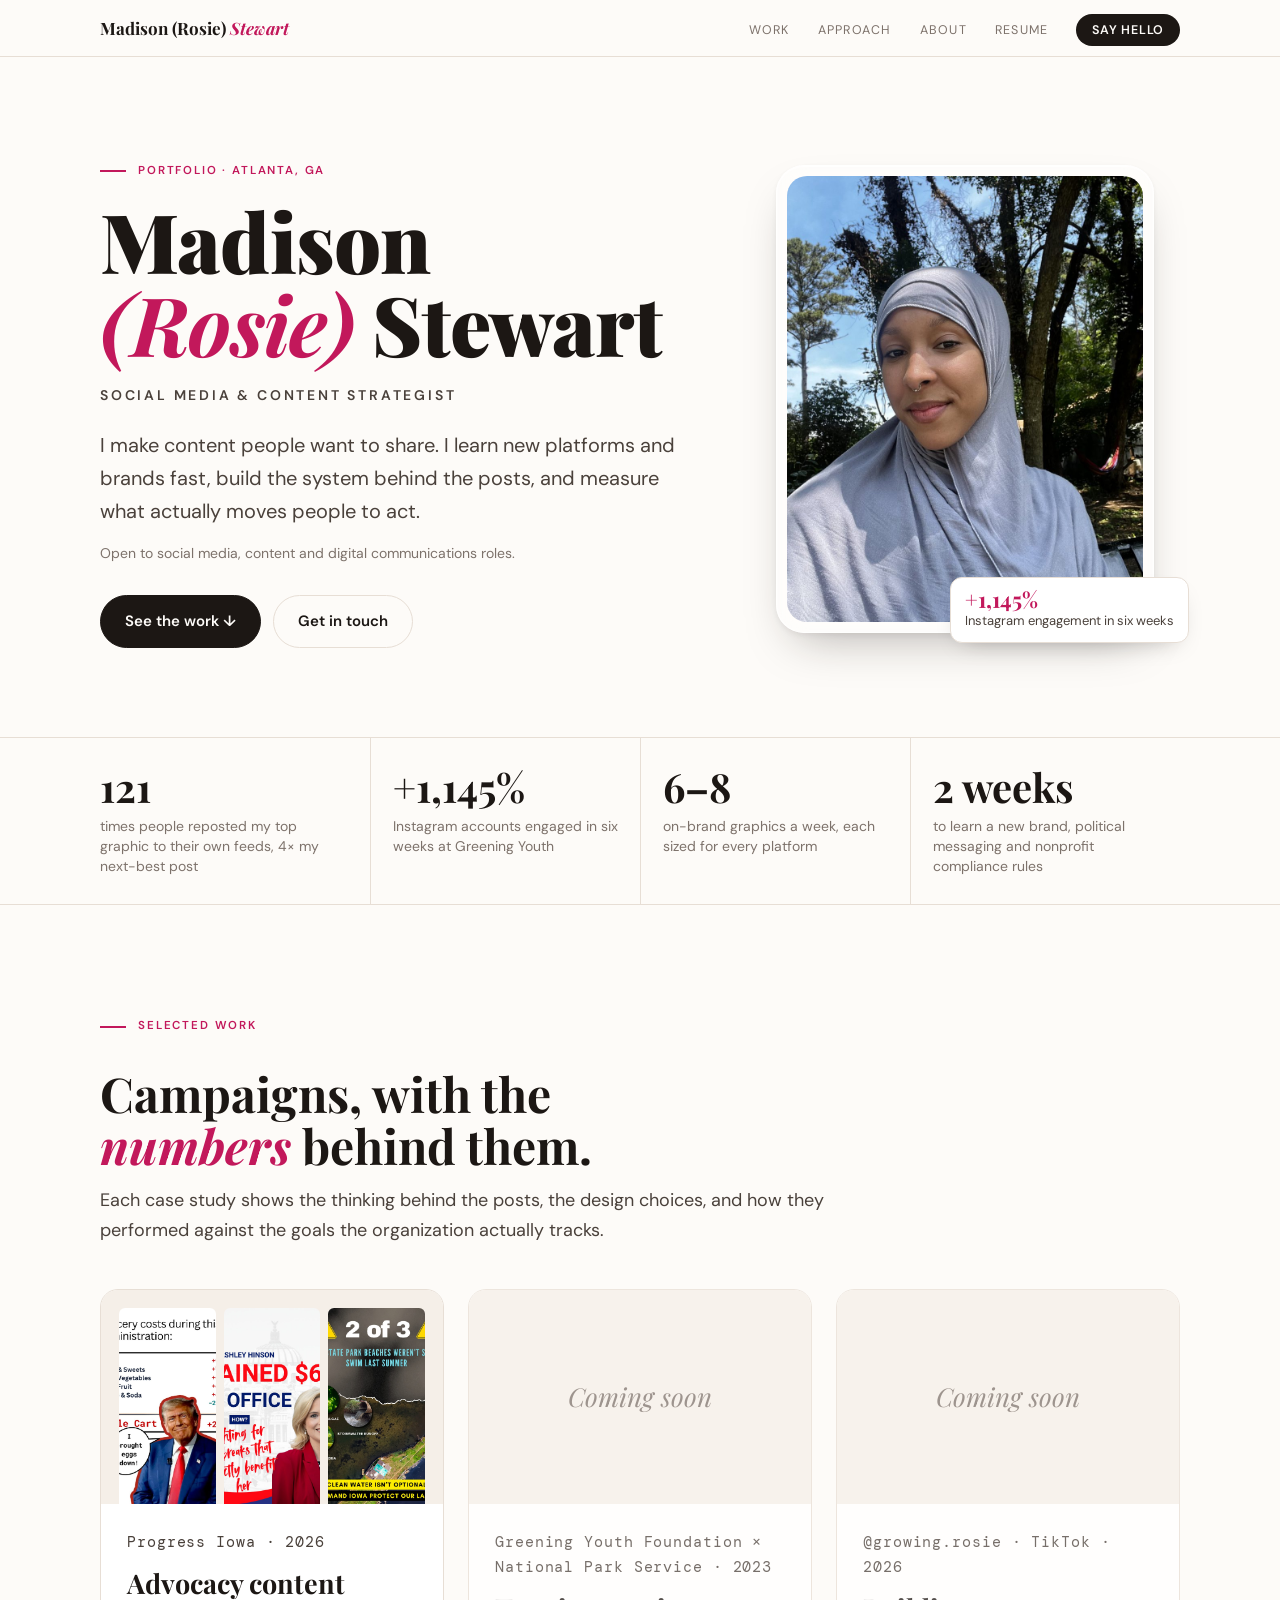
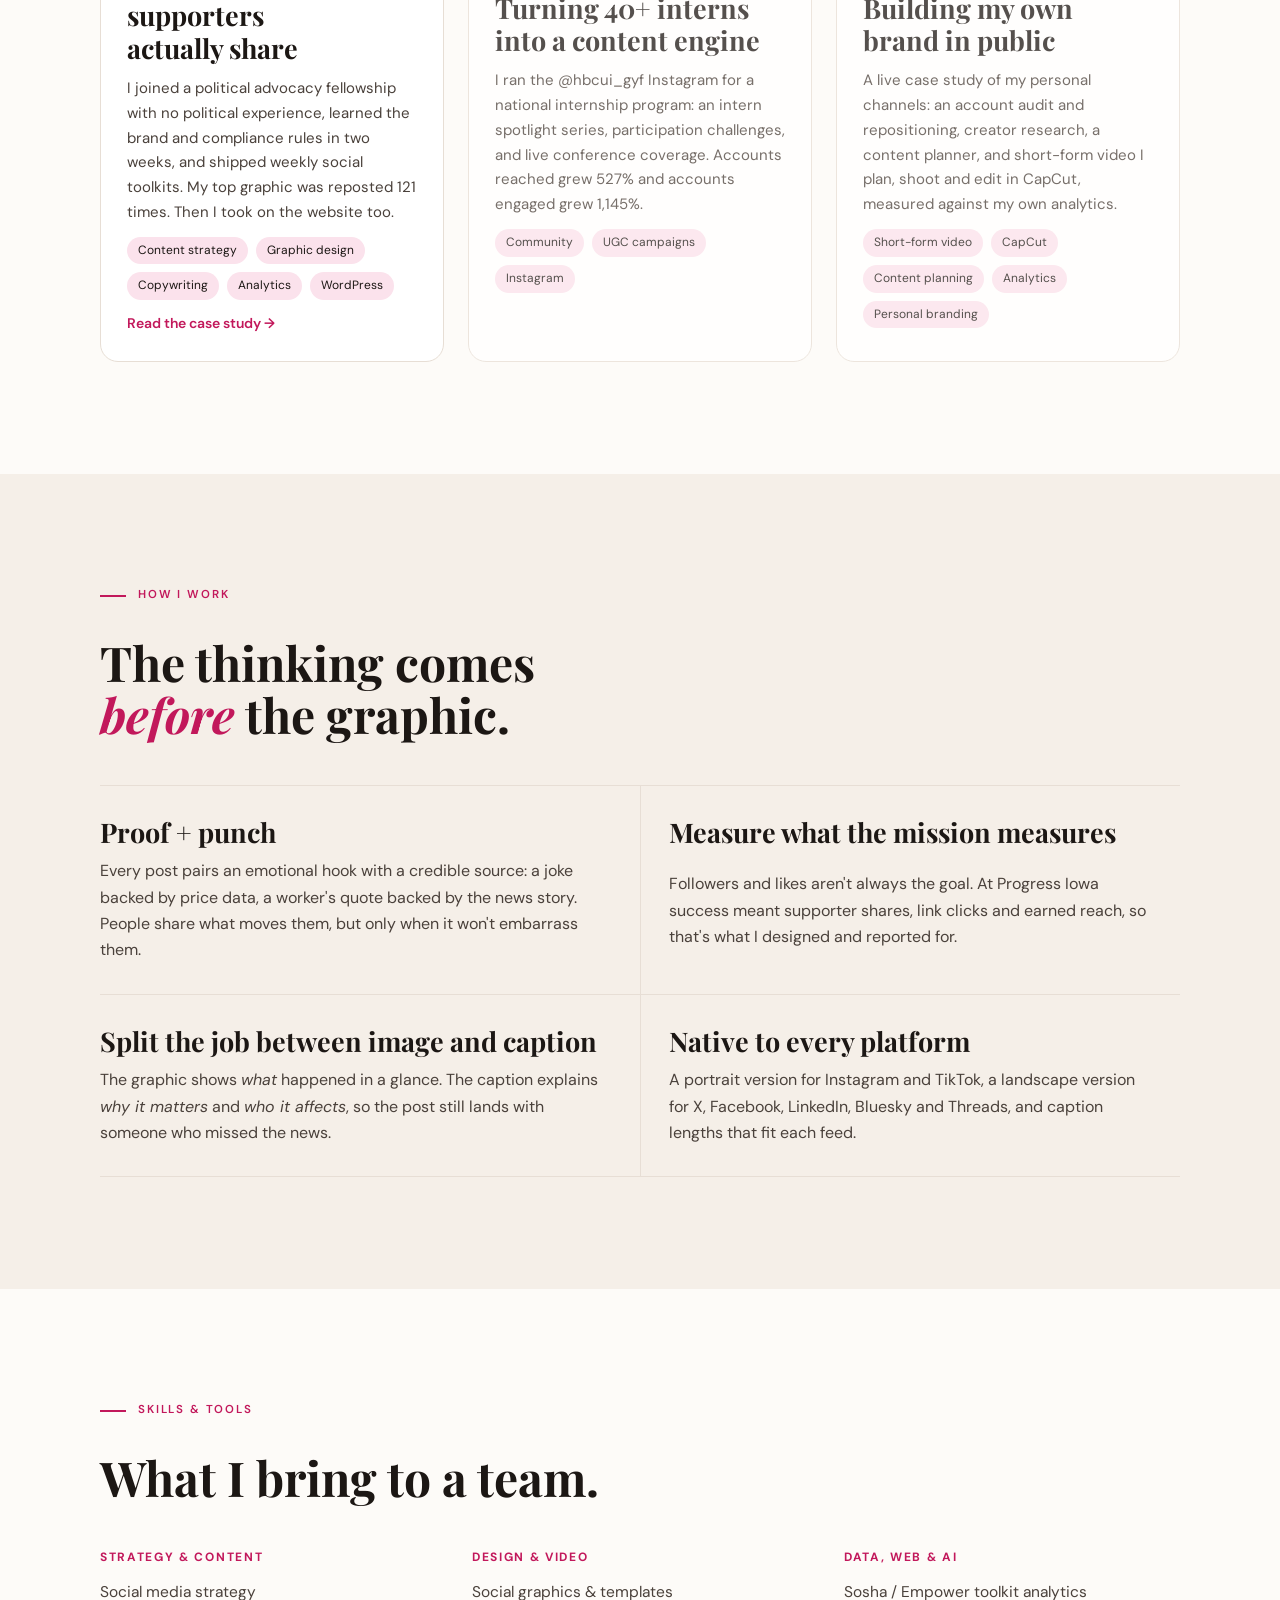
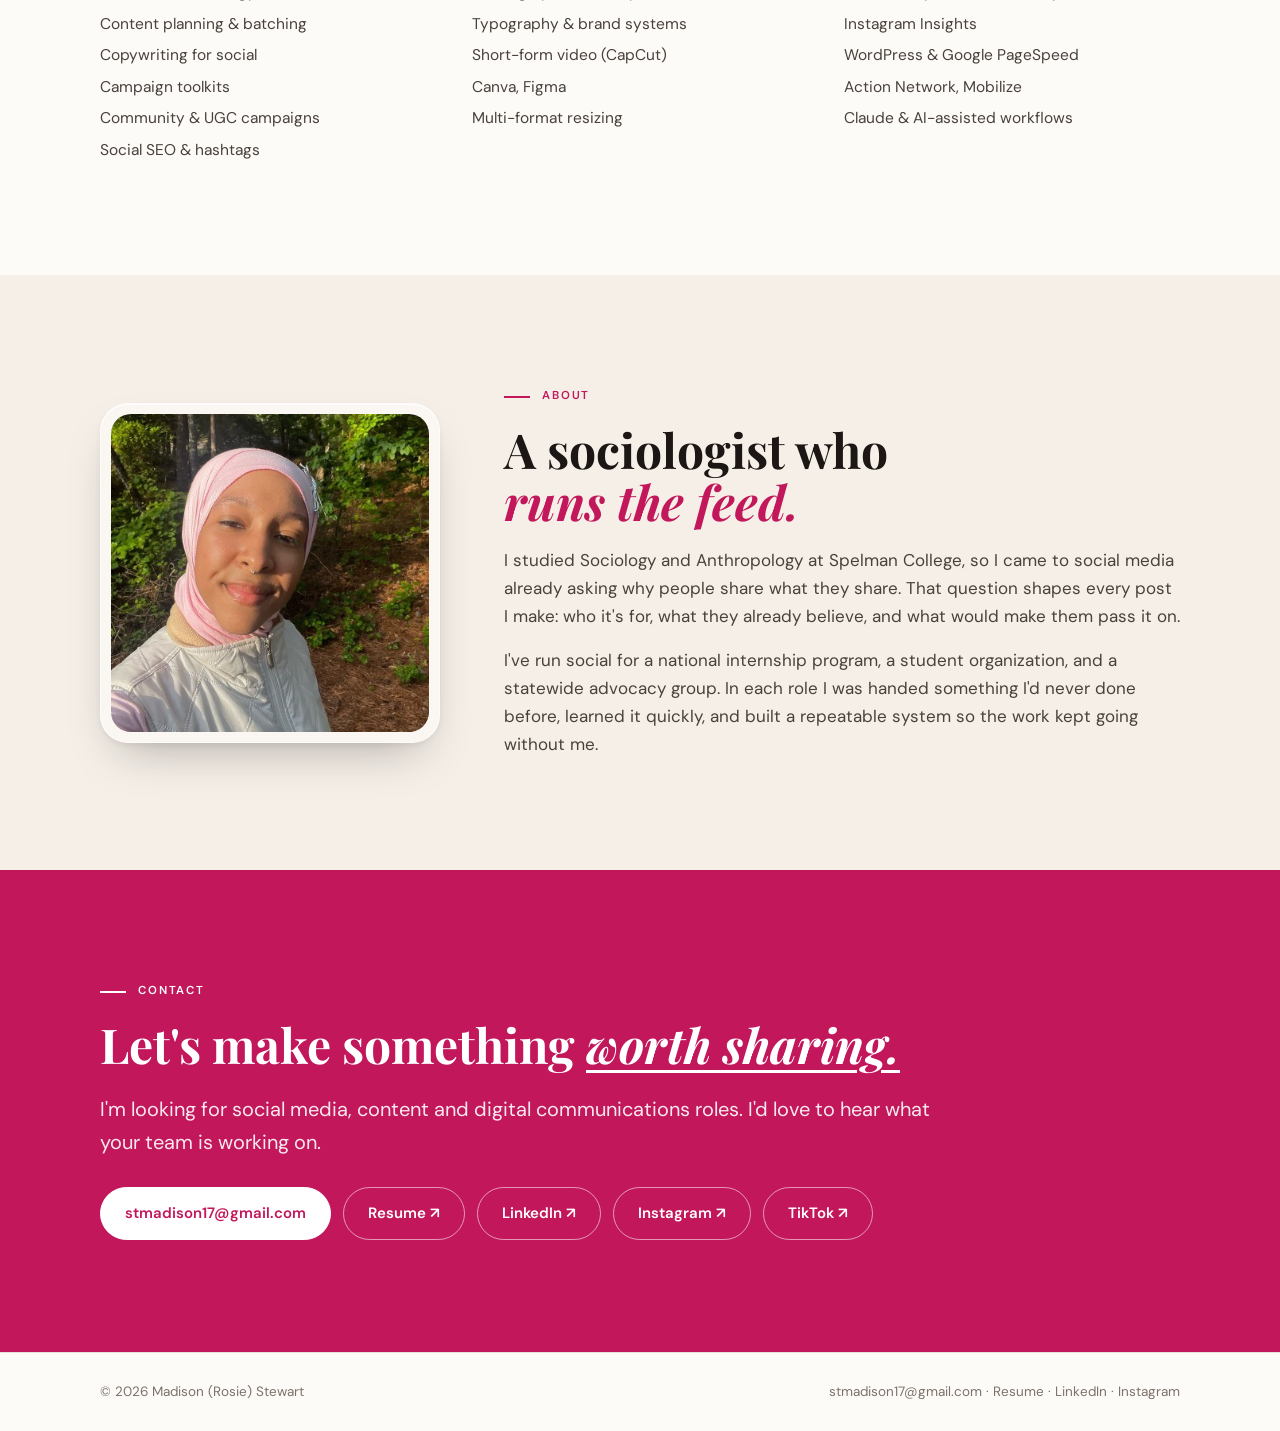
==== commit 74b095f9: "New hero photo, lead with engagement stat, plain-language share stat Co-Authored-By: Claude Opus 5.5" ====
--- a/index.html
+++ b/index.html
@@ -40,15 +40,15 @@
       </div>
     </div>
     <div class="portrait">
-      <div class="glass"><img class="me" src="img/rosie-hero.jpg" alt="Portrait of Rosie Stewart in a navy hijab against a sunlit brick wall." width="880" height="1100"></div>
-      <div class="tag"><b>121 shares</b>my top post, 4× the next best</div>
+      <div class="glass"><img class="me" src="img/rosie-hero-2.jpg" alt="Portrait of Rosie Stewart in a gray hijab, smiling outdoors under trees on a sunny day." width="880" height="1100"></div>
+      <div class="tag"><b>+1,145%</b>Instagram engagement in six weeks</div>
     </div>
   </div>
 </header>
 
 <div class="proof" aria-label="Highlights">
   <div class="wrap">
-    <div class="item"><b>121</b><span>supporter shares on one toolkit post, 4.3× my next-best</span></div>
+    <div class="item"><b>121</b><span>times people reposted my top graphic to their own feeds, 4× my next-best post</span></div>
     <div class="item"><b>+1,145%</b><span>Instagram accounts engaged in six weeks at Greening Youth</span></div>
     <div class="item"><b>6–8</b><span>on-brand graphics a week, each sized for every platform</span></div>
     <div class="item"><b>2 weeks</b><span>to learn a new brand, political messaging and nonprofit compliance rules</span></div>
@@ -72,7 +72,7 @@
         <div class="body">
           <p class="num">Progress Iowa · 2026</p>
           <h3>Advocacy content supporters actually share</h3>
-          <p>I joined a political advocacy fellowship with no political experience, learned the brand and compliance rules in two weeks, and shipped weekly social toolkits. My top post earned 121 shares. Then I took on the website too.</p>
+          <p>I joined a political advocacy fellowship with no political experience, learned the brand and compliance rules in two weeks, and shipped weekly social toolkits. My top graphic was reposted 121 times. Then I took on the website too.</p>
           <div class="chips"><span class="chip">Content strategy</span><span class="chip">Graphic design</span><span class="chip">Copywriting</span><span class="chip">Analytics</span><span class="chip">WordPress</span></div>
           <span class="go">Read the case study →</span>
         </div>
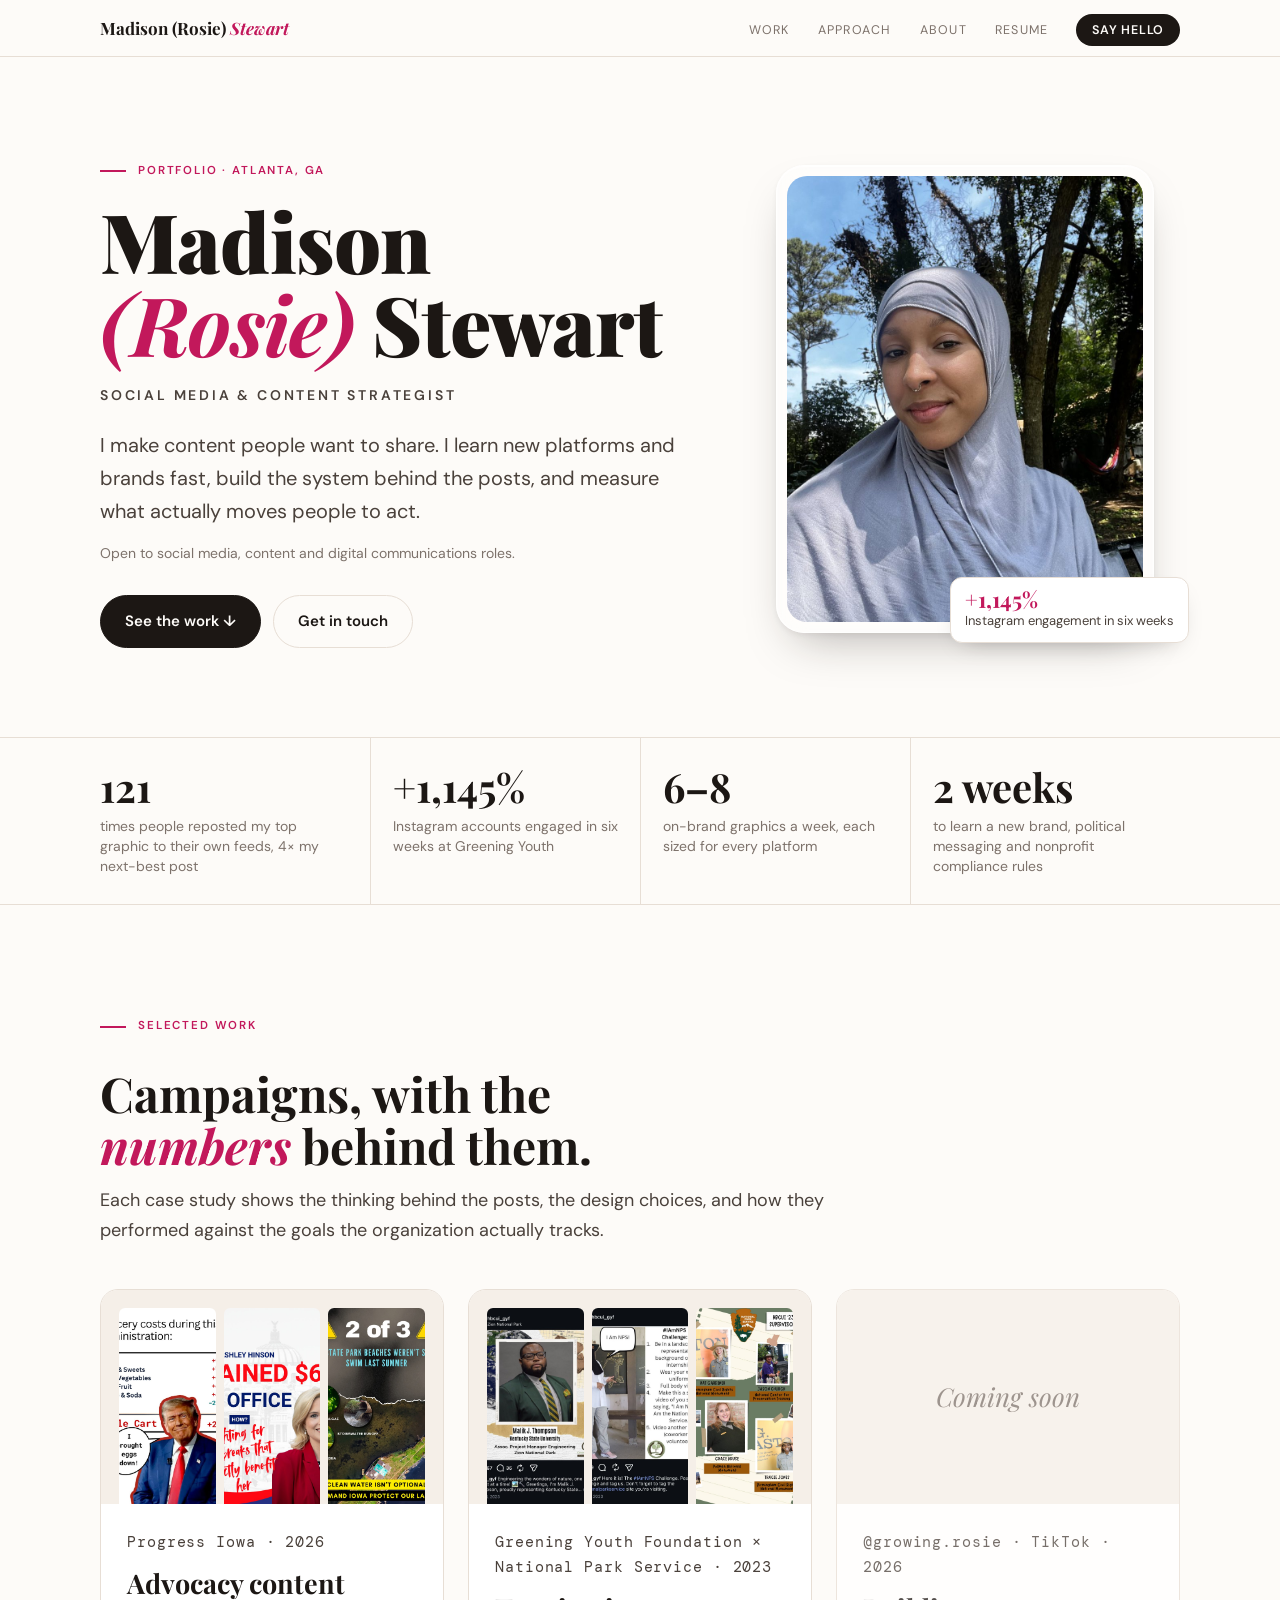
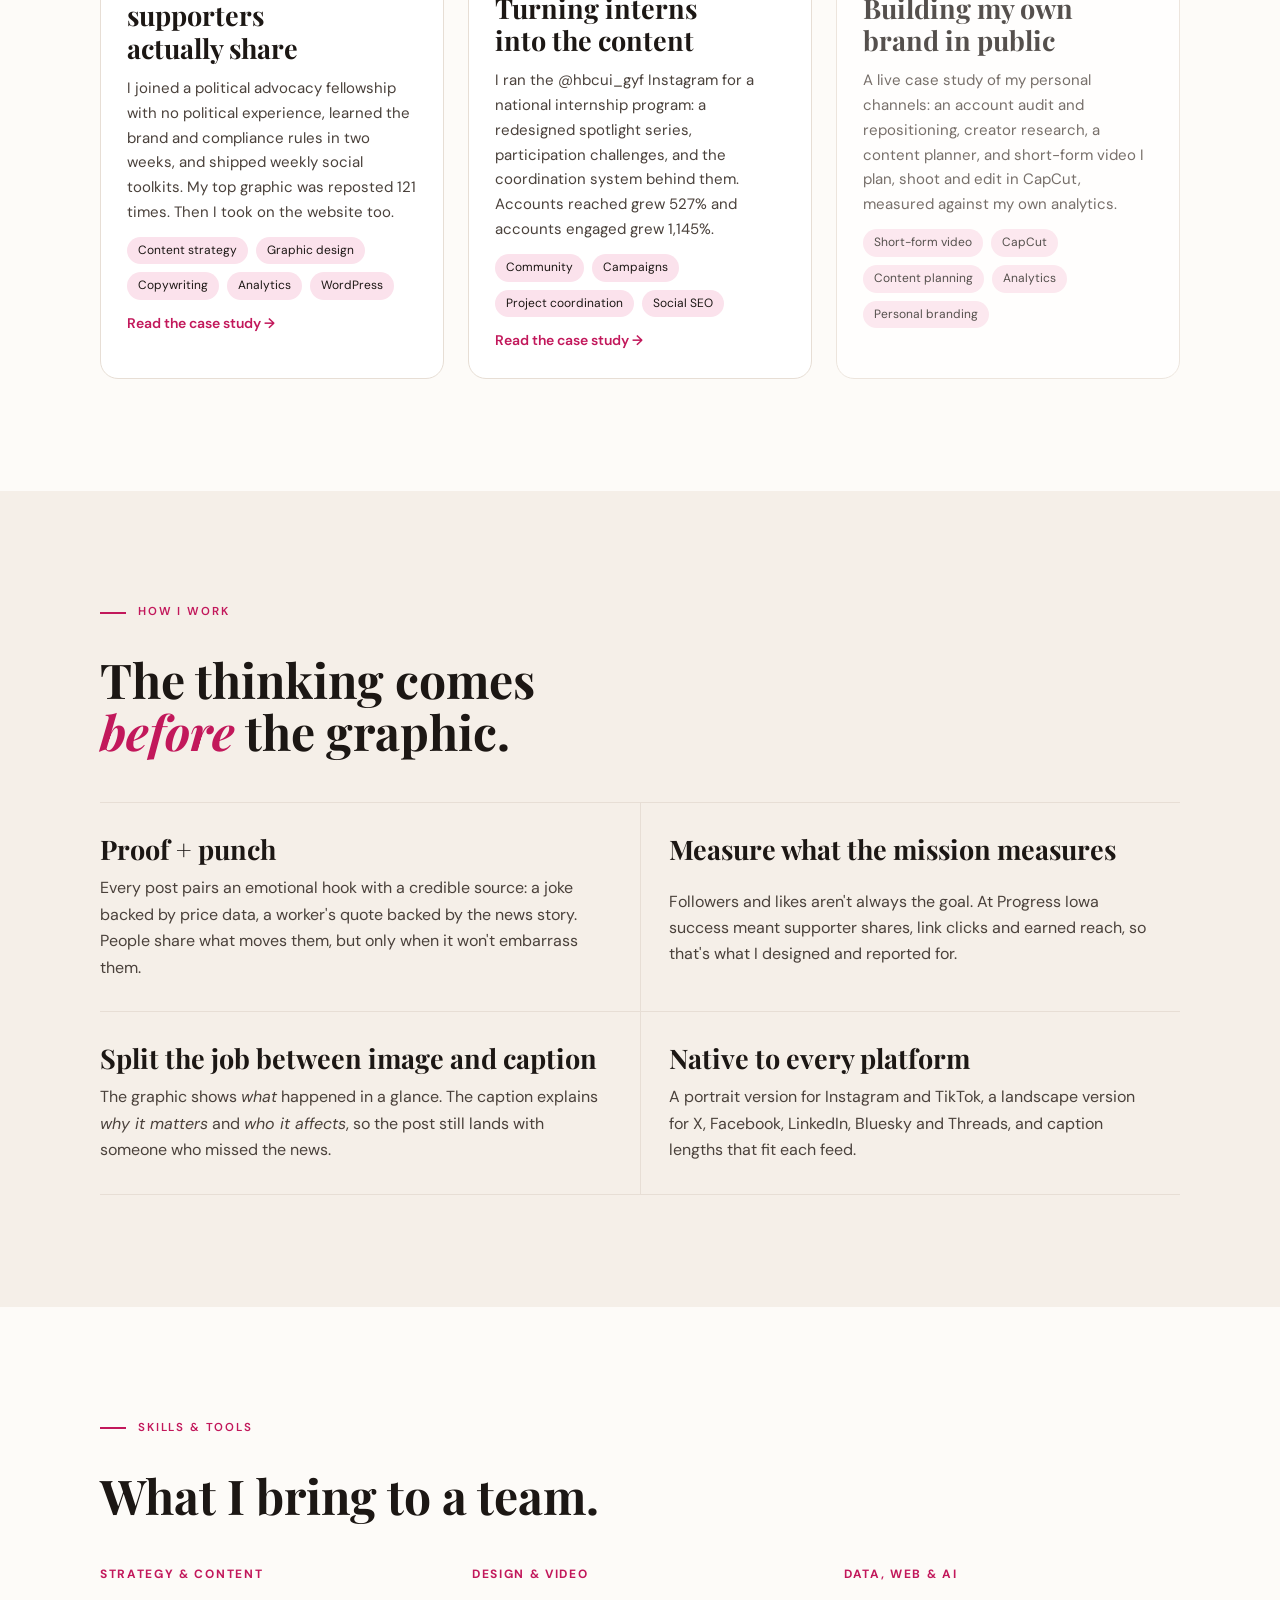
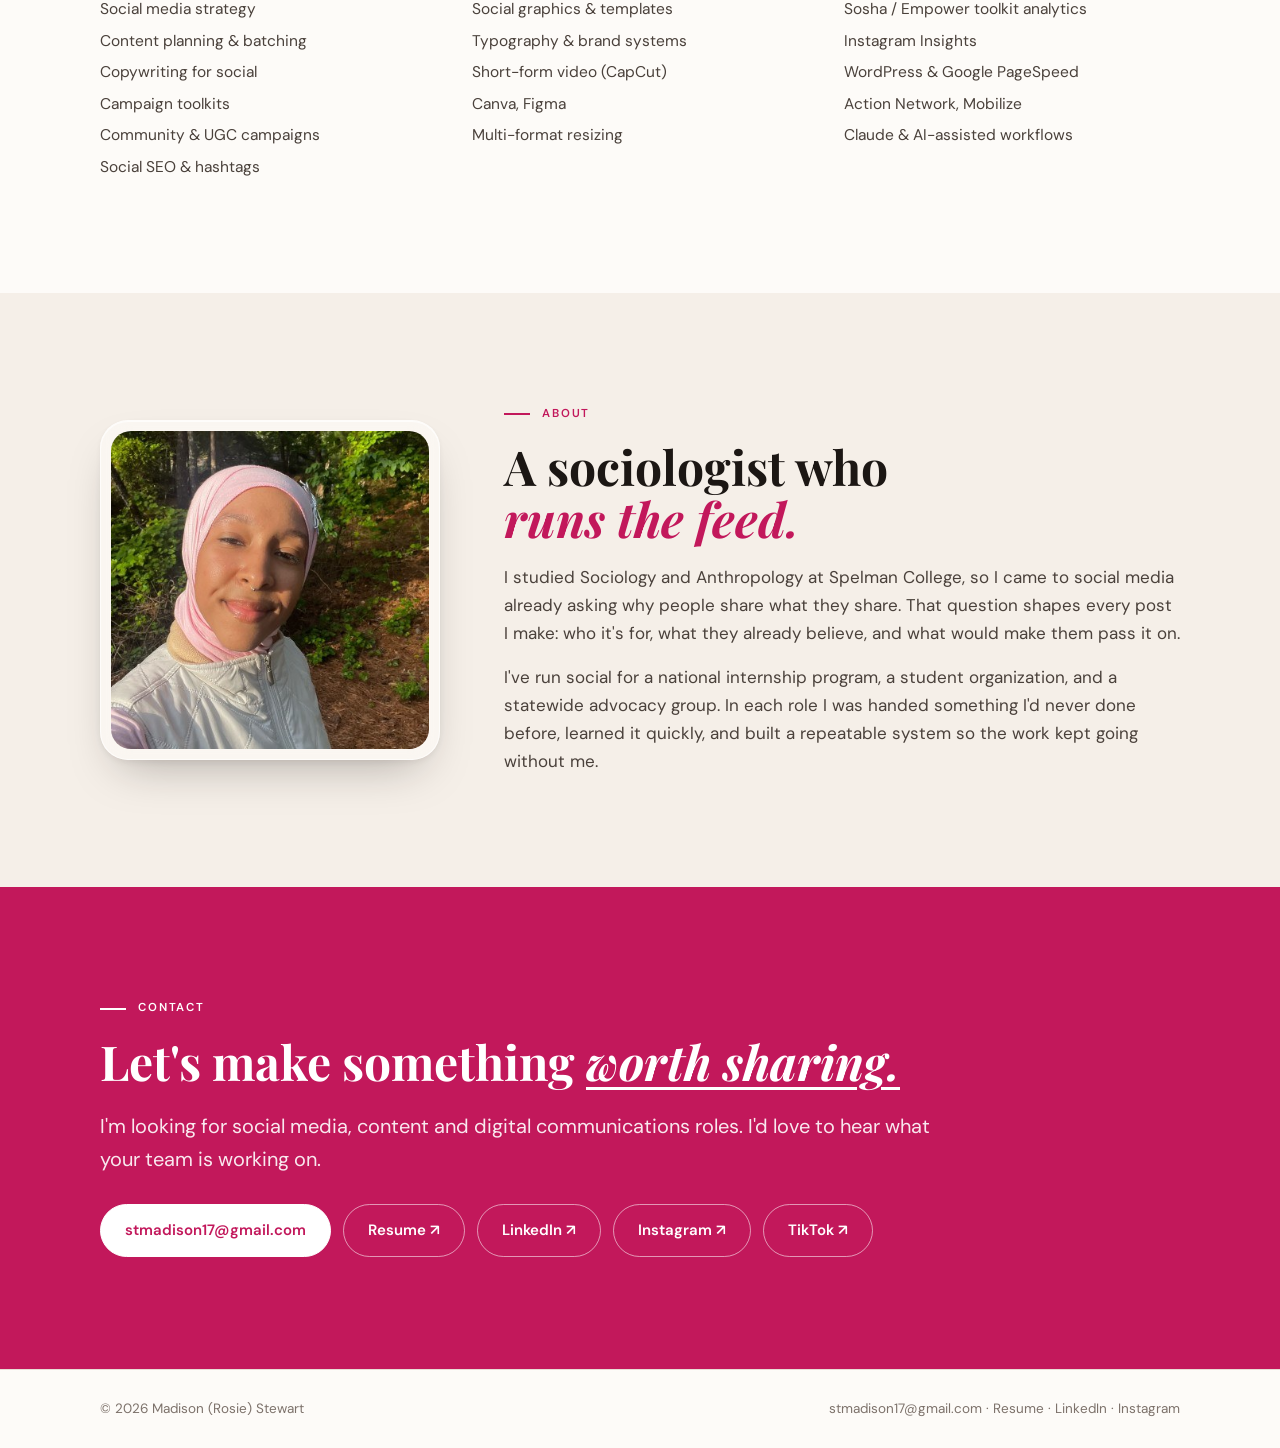
==== commit f9cd7642: "Add Greening Youth case study and link it from the homepage Co-Authored-By: Claude Opus 5.5 <noreply" ====
--- a/index.html
+++ b/index.html
@@ -77,15 +77,20 @@
           <span class="go">Read the case study →</span>
         </div>
       </a>
-      <div class="card soon" aria-label="Greening Youth Foundation case study, coming soon">
-        <div class="thumb">Coming soon</div>
+      <a class="card" href="greening-youth.html">
+        <div class="thumb">
+          <img src="img/gyf-spotlight-malik.jpg" alt="" loading="lazy">
+          <img src="img/gyf-iamnps.jpg" alt="" loading="lazy">
+          <img src="img/gyf-yearbook-2.jpg" alt="" loading="lazy">
+        </div>
         <div class="body">
           <p class="num">Greening Youth Foundation × National Park Service · 2023</p>
-          <h3>Turning 40+ interns into a content engine</h3>
-          <p>I ran the @hbcui_gyf Instagram for a national internship program: an intern spotlight series, participation challenges, and live conference coverage. Accounts reached grew 527% and accounts engaged grew 1,145%.</p>
-          <div class="chips"><span class="chip">Community</span><span class="chip">UGC campaigns</span><span class="chip">Instagram</span></div>
+          <h3>Turning interns into the content</h3>
+          <p>I ran the @hbcui_gyf Instagram for a national internship program: a redesigned spotlight series, participation challenges, and the coordination system behind them. Accounts reached grew 527% and accounts engaged grew 1,145%.</p>
+          <div class="chips"><span class="chip">Community</span><span class="chip">Campaigns</span><span class="chip">Project coordination</span><span class="chip">Social SEO</span></div>
+          <span class="go">Read the case study →</span>
         </div>
-      </div>
+      </a>
       <div class="card soon" aria-label="Personal brand case study, coming soon">
         <div class="thumb">Coming soon</div>
         <div class="body">
--- a/style.css
+++ b/style.css
@@ -332,3 +332,25 @@
 @media (max-width: 820px) { .reflect { grid-template-columns: 1fr; } }
 
 .next-cs { display: flex; justify-content: space-between; align-items: center; gap: 20px; flex-wrap: wrap; }
+
+/* Greening Youth page */
+.trio { display: grid; grid-template-columns: repeat(3, minmax(0, 1fr)); gap: 24px; align-items: start; }
+.trio figure { margin: 0; display: grid; gap: 12px; }
+.trio img { border-radius: 14px; border: 1px solid var(--rule); width: 100%; }
+.trio figcaption { font-size: 14.5px; color: var(--ink-2); line-height: 1.55; }
+.trio figcaption b { color: var(--ink); }
+@media (max-width: 820px) { .trio { grid-template-columns: 1fr; max-width: 440px; } }
+
+.steps { list-style: none; margin: 0; padding: 0; display: grid; grid-template-columns: repeat(5, minmax(0, 1fr)); gap: 16px; counter-reset: step; }
+.steps li { counter-increment: step; background: var(--card); border: 1px solid var(--rule); border-radius: 14px; padding: 20px; display: grid; gap: 8px; align-content: start; }
+.steps li::before { content: counter(step, decimal-leading-zero); font-family: var(--mono); font-size: 12px; color: var(--accent); }
+.steps b { font-family: var(--display); font-size: 21px; }
+.steps span { font-size: 14.5px; color: var(--ink-2); line-height: 1.55; }
+@media (max-width: 980px) { .steps { grid-template-columns: 1fr 1fr; } }
+@media (max-width: 520px) { .steps { grid-template-columns: 1fr; } }
+
+.gallery { display: grid; grid-template-columns: repeat(5, minmax(0, 1fr)); gap: 14px; }
+.gallery img { width: 100%; border-radius: 10px; border: 1px solid var(--rule); transition: transform .3s ease; }
+.gallery img:hover { transform: translateY(-4px); }
+@media (max-width: 900px) { .gallery { grid-template-columns: repeat(3, minmax(0, 1fr)); } }
+@media (max-width: 520px) { .gallery { grid-template-columns: 1fr 1fr; } }
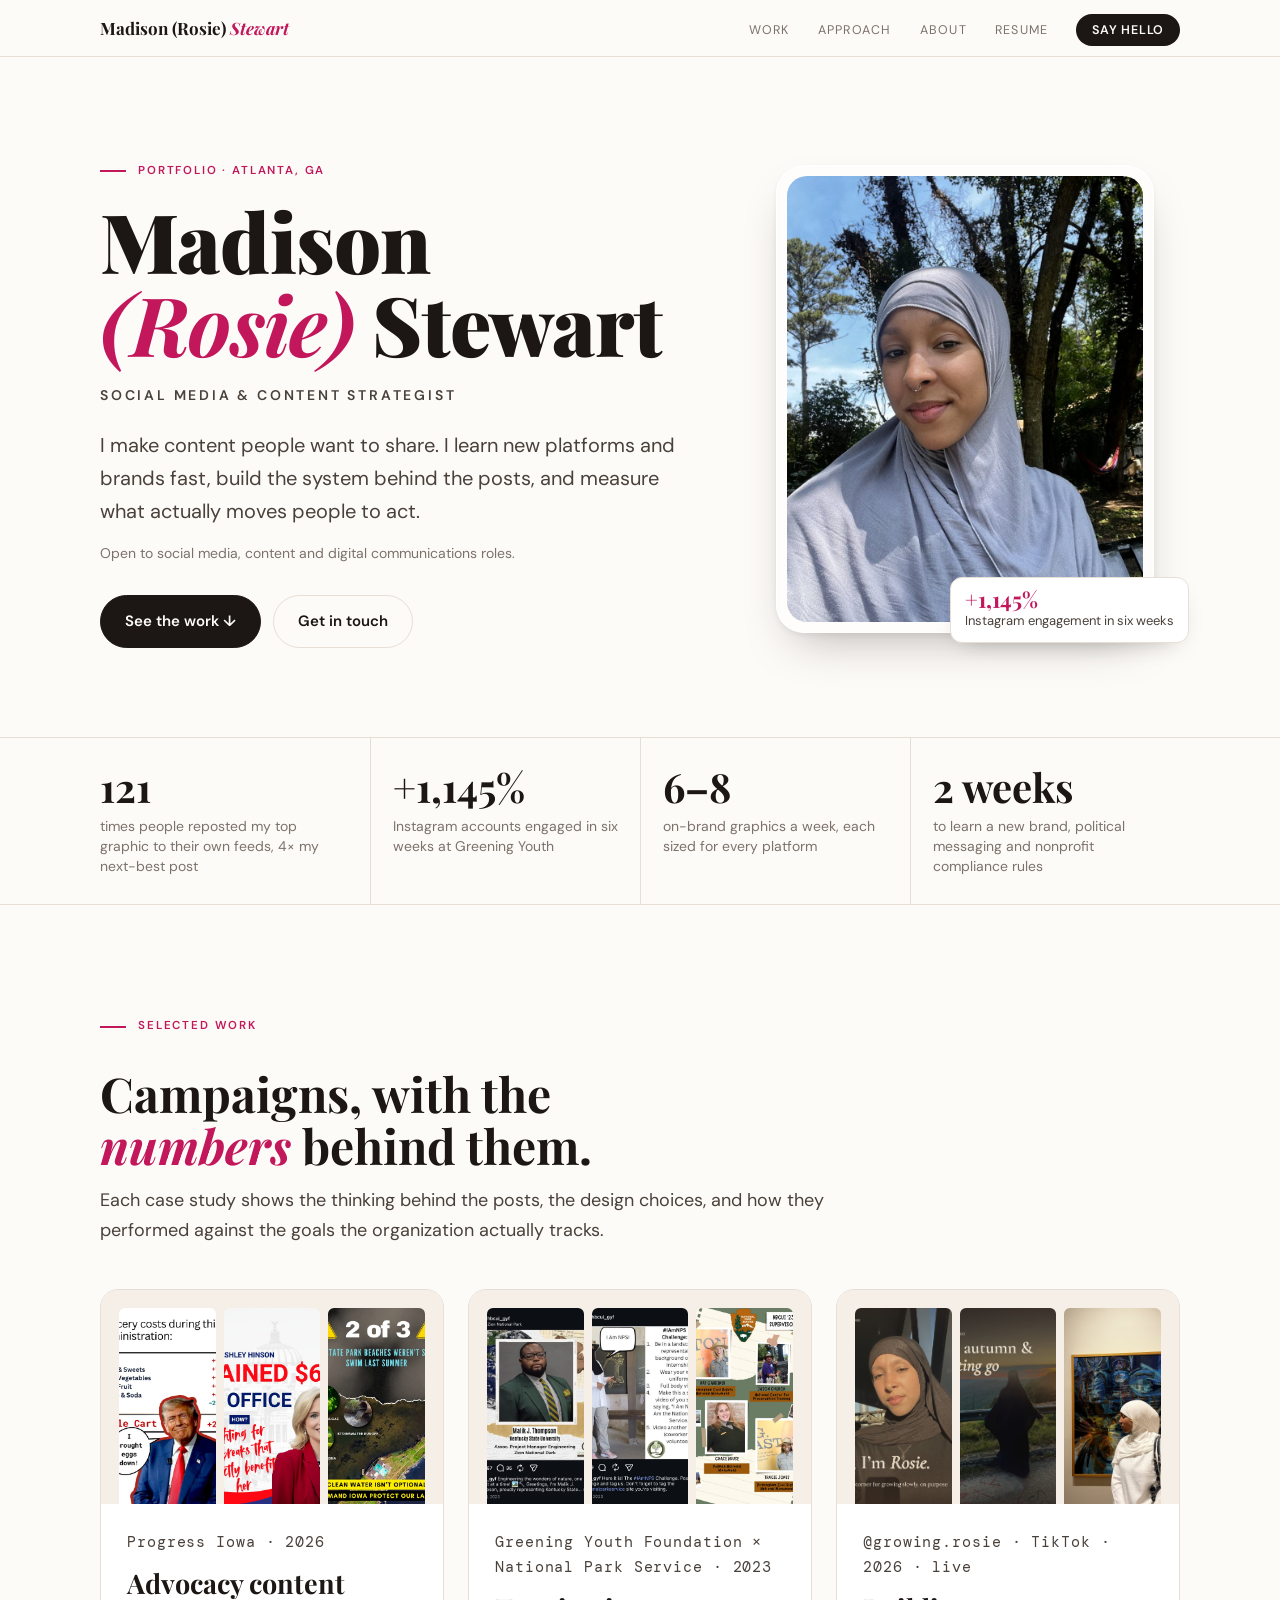
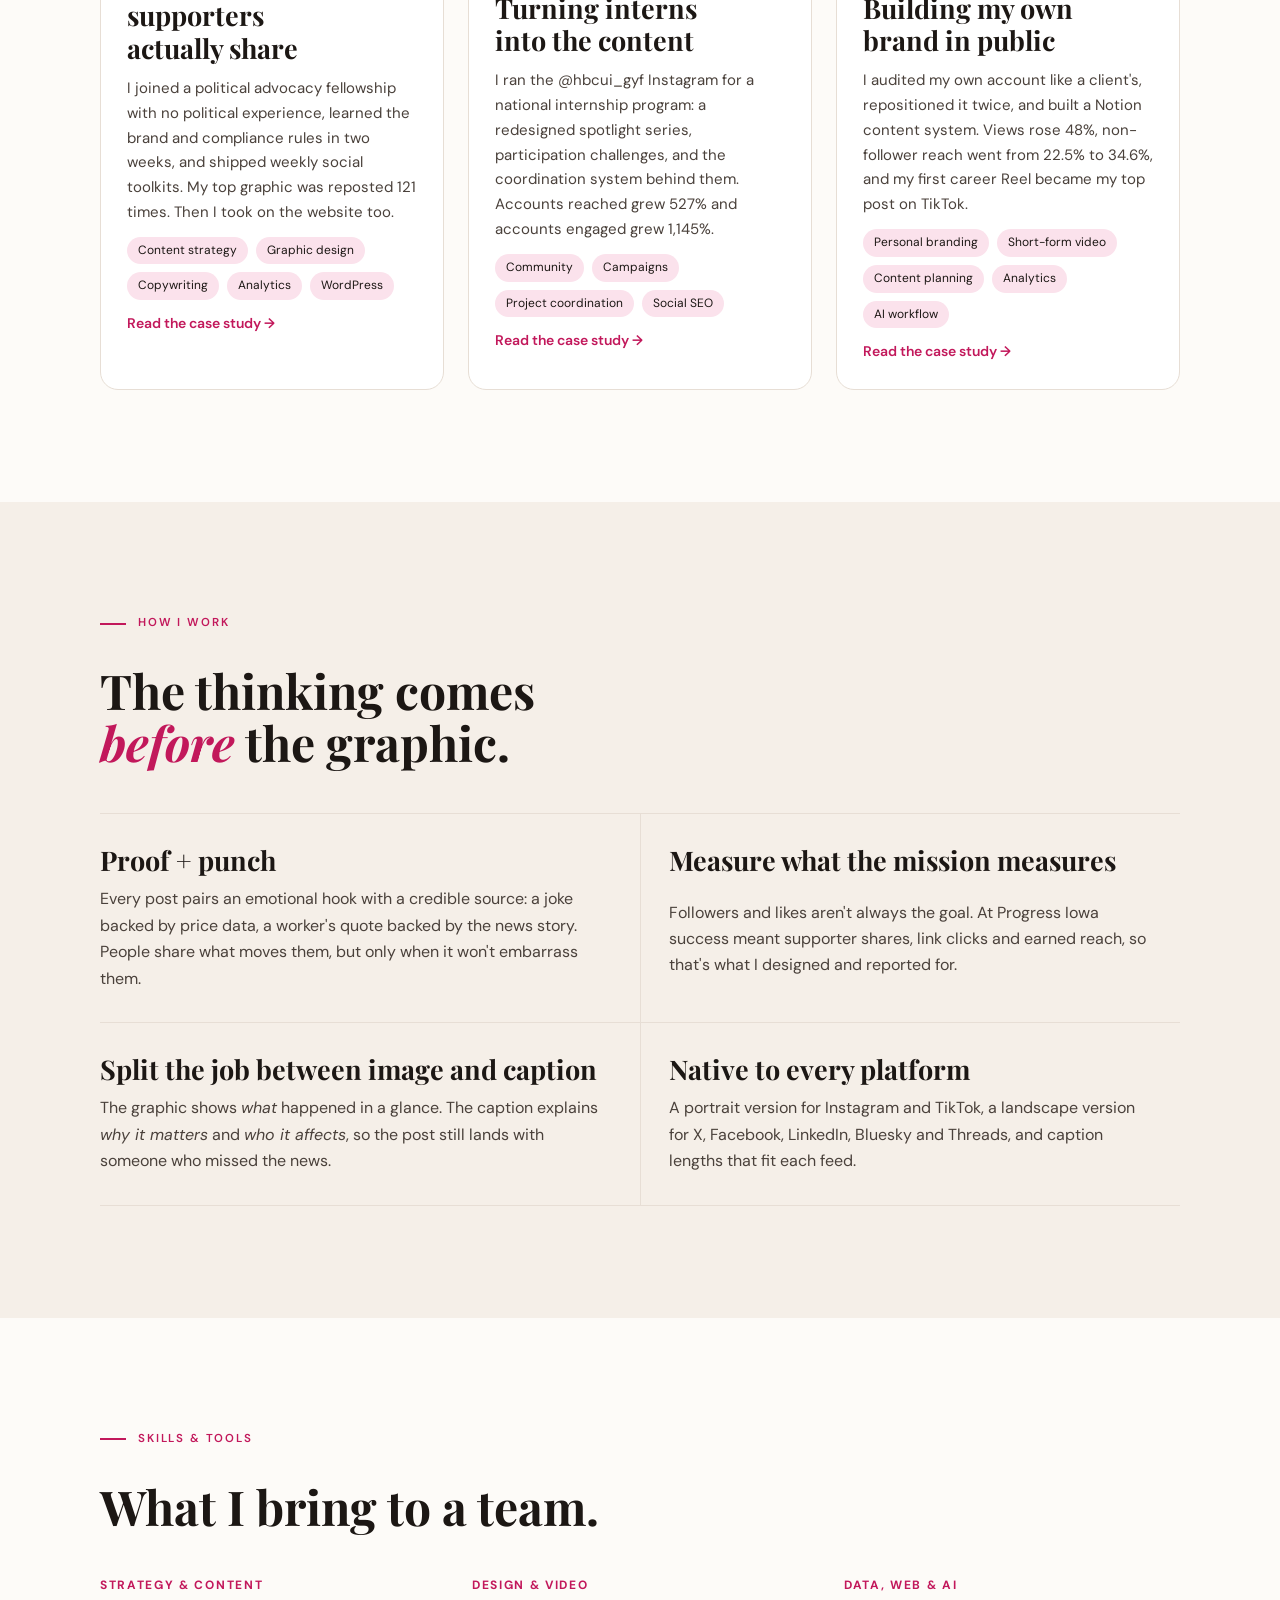
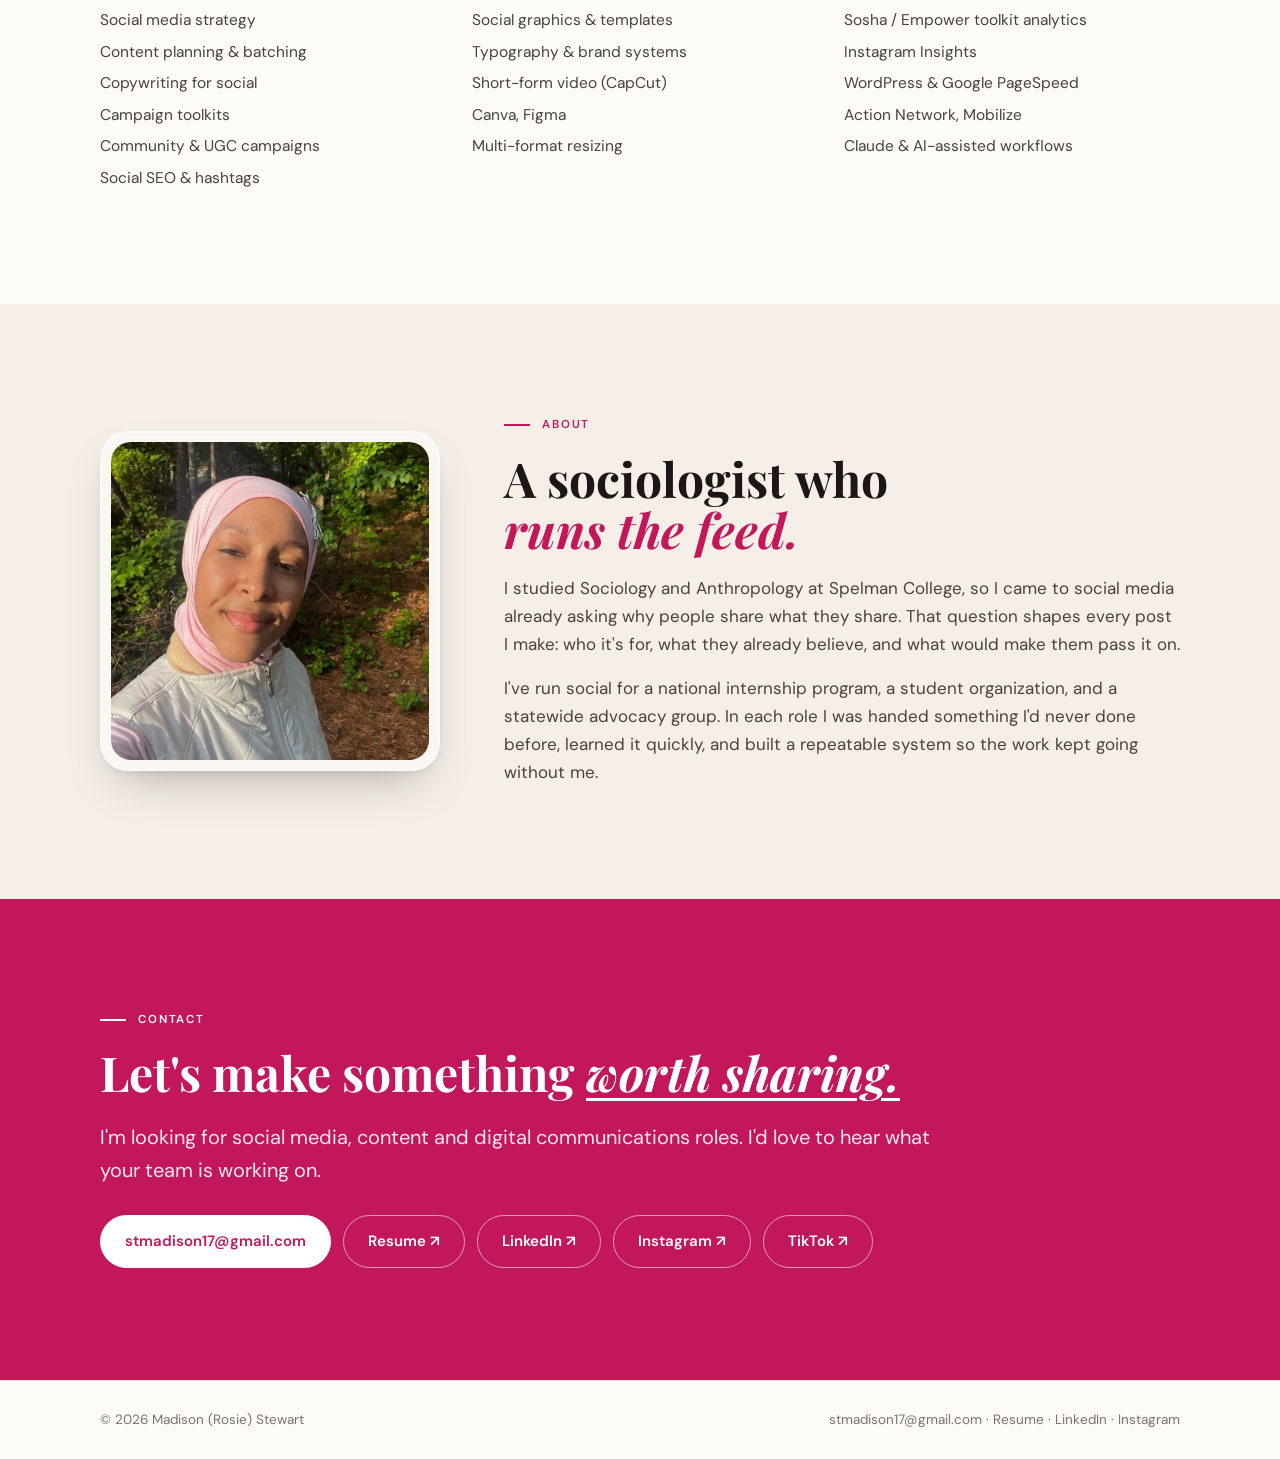
==== commit 7fdcd9ac: "Add @growing.rosie personal brand case study New growing-rosie.html page with audit baseline, profil" ====
--- a/index.html
+++ b/index.html
@@ -91,15 +91,20 @@
           <span class="go">Read the case study →</span>
         </div>
       </a>
-      <div class="card soon" aria-label="Personal brand case study, coming soon">
-        <div class="thumb">Coming soon</div>
+      <a class="card" href="growing-rosie.html">
+        <div class="thumb">
+          <img src="img/gr-hi-rosie.jpg" alt="" loading="lazy">
+          <img src="img/gr-field-notes.jpg" alt="" loading="lazy">
+          <img src="img/gr-advice-3.jpg" alt="" loading="lazy">
+        </div>
         <div class="body">
-          <p class="num">@growing.rosie · TikTok · 2026</p>
+          <p class="num">@growing.rosie · TikTok · 2026 · live</p>
           <h3>Building my own brand in public</h3>
-          <p>A live case study of my personal channels: an account audit and repositioning, creator research, a content planner, and short-form video I plan, shoot and edit in CapCut, measured against my own analytics.</p>
-          <div class="chips"><span class="chip">Short-form video</span><span class="chip">CapCut</span><span class="chip">Content planning</span><span class="chip">Analytics</span><span class="chip">Personal branding</span></div>
-        </div>
-      </div>
+          <p>I audited my own account like a client's, repositioned it twice, and built a Notion content system. Views rose 48%, non-follower reach went from 22.5% to 34.6%, and my first career Reel became my top post on TikTok.</p>
+          <div class="chips"><span class="chip">Personal branding</span><span class="chip">Short-form video</span><span class="chip">Content planning</span><span class="chip">Analytics</span><span class="chip">AI workflow</span></div>
+          <span class="go">Read the case study →</span>
+        </div>
+      </a>
     </div>
   </div>
 </section>
@@ -180,7 +185,7 @@
       <a class="btn ghost" href="Madison_Rosie_Stewart_Resume.pdf">Resume ↗</a>
       <a class="btn ghost" href="https://www.linkedin.com/in/madison-stewart-walker/">LinkedIn ↗</a>
       <a class="btn ghost" href="https://www.instagram.com/growing.rosie/">Instagram ↗</a>
-      <a class="btn ghost" href="https://www.tiktok.com/@growing.ascetic">TikTok ↗</a>
+      <a class="btn ghost" href="https://www.tiktok.com/@growing.rosiee">TikTok ↗</a>
     </div>
   </div>
 </section>
--- a/style.css
+++ b/style.css
@@ -354,3 +354,92 @@
 .gallery img:hover { transform: translateY(-4px); }
 @media (max-width: 900px) { .gallery { grid-template-columns: repeat(3, minmax(0, 1fr)); } }
 @media (max-width: 520px) { .gallery { grid-template-columns: 1fr 1fr; } }
+
+/* ---------- Personal brand page ---------- */
+.sub-h { margin: 64px 0 22px; }
+.pill-label { display: inline-block; font-size: 11.5px; font-weight: 600; letter-spacing: .14em; text-transform: uppercase; color: var(--accent); background: var(--accent-soft); padding: 4px 12px; border-radius: 999px; margin-bottom: 14px; }
+
+.ba { border: 1px solid var(--rule); border-radius: 16px; overflow: hidden; background: var(--card); }
+.ba-row { display: grid; grid-template-columns: 150px minmax(0,1fr) minmax(0,1fr); gap: 0; border-top: 1px solid var(--rule); }
+.ba-row:first-child { border-top: 0; }
+.ba-row > * { padding: 16px 20px; font-size: 15.5px; color: var(--ink-2); min-width: 0; }
+.ba-row > :nth-child(3) { background: color-mix(in srgb, var(--accent-soft) 45%, transparent); color: var(--ink); }
+.ba-row b { color: var(--ink); font-weight: 600; }
+.ba-row em { display: block; font-style: normal; font-size: 13px; color: var(--muted); margin-top: 4px; }
+.ba-head > * { font-size: 11.5px; font-weight: 600; letter-spacing: .14em; text-transform: uppercase; color: var(--muted); padding-block: 12px; }
+.ba-head > :nth-child(3) { color: var(--accent); }
+@media (max-width: 680px) {
+  .ba-row { grid-template-columns: 1fr 1fr; }
+  .ba-row > :first-child { grid-column: 1 / -1; padding-bottom: 0; }
+  .ba-head > :first-child { display: none; }
+}
+
+/* Placeholder frames for media still to come */
+.ph { display: grid; place-content: center; gap: 6px; text-align: center; min-height: 220px; padding: 24px; border: 1.5px dashed color-mix(in srgb, var(--accent) 45%, var(--rule)); border-radius: 14px; background: color-mix(in srgb, var(--card) 70%, transparent); }
+.ph span { font-family: var(--display); font-style: italic; font-size: 19px; color: var(--ink-2); line-height: 1.3; }
+.ph small { font-family: var(--mono); font-size: 11.5px; letter-spacing: .08em; text-transform: uppercase; color: var(--accent); }
+.ph-tall { aspect-ratio: 4/5; min-height: 0; }
+.ph-card { aspect-ratio: 4/5; min-height: 0; }
+.ph-row { display: grid; grid-template-columns: repeat(2, minmax(0,1fr)); gap: 20px; margin-top: 28px; }
+.ph-row .ph-tall { max-height: 420px; }
+.ph-row.four { grid-template-columns: repeat(4, minmax(0,1fr)); margin-top: 0; }
+@media (max-width: 820px) { .ph-row.four { grid-template-columns: 1fr 1fr; } }
+@media (max-width: 480px) { .ph-row { grid-template-columns: 1fr; } .ph-row.four { grid-template-columns: 1fr 1fr; } }
+
+.timeline { list-style: none; margin: 0; padding: 0; display: grid; grid-template-columns: repeat(4, minmax(0,1fr)); gap: 16px; }
+.timeline li { position: relative; background: var(--card); border: 1px solid var(--rule); border-radius: 14px; padding: 20px; display: grid; gap: 8px; align-content: start; }
+.timeline li:last-child { border-color: var(--accent); }
+.timeline .when { font-family: var(--mono); font-size: 12px; color: var(--accent); }
+.timeline b { font-family: var(--display); font-size: 20px; line-height: 1.2; }
+.timeline p { font-size: 14.5px; color: var(--ink-2); line-height: 1.55; }
+@media (max-width: 980px) { .timeline { grid-template-columns: 1fr 1fr; } }
+@media (max-width: 520px) { .timeline { grid-template-columns: 1fr; } }
+
+.persona { background: var(--card); border: 1px solid var(--rule); border-radius: 18px; padding: 28px; display: grid; gap: 14px; align-content: start; }
+.persona .pill-label { justify-self: start; margin: 0; }
+.persona dl { margin: 6px 0 0; display: grid; gap: 12px; }
+.persona dt { font-size: 11.5px; font-weight: 600; letter-spacing: .14em; text-transform: uppercase; color: var(--muted); }
+.persona dd { margin: 2px 0 0; font-size: 15.5px; color: var(--ink-2); }
+
+.vs { display: grid; grid-template-columns: minmax(0,1fr) minmax(0,1fr) minmax(0,1.2fr); gap: 24px; align-items: start; }
+.vs figure { margin: 0; display: grid; gap: 10px; }
+.vs img { border-radius: 12px; border: 1px solid var(--rule); }
+.vs figcaption, .duo figcaption, .reels figcaption, .cals figcaption, .shots figcaption { font-size: 14px; color: var(--ink-2); line-height: 1.5; }
+.vs figcaption b, .duo figcaption b, .cals figcaption b, .shots figcaption b { color: var(--ink); }
+.kit { background: var(--card); border: 1px solid var(--rule); border-radius: 16px; padding: 24px; min-width: 0; }
+.swatches { display: grid; gap: 10px; margin-bottom: 18px; }
+.swatches span { display: grid; grid-template-columns: 34px 1fr; column-gap: 12px; align-items: center; font-weight: 600; font-size: 15px; }
+.swatches i { grid-row: span 2; width: 34px; height: 34px; border-radius: 50%; background: var(--c); border: 1px solid var(--rule); }
+.swatches small { font-family: var(--mono); font-weight: 400; font-size: 11.5px; color: var(--muted); }
+.kit-rules { margin: 0; padding-left: 18px; display: grid; gap: 8px; font-size: 14.5px; color: var(--ink-2); }
+.kit-rules b { color: var(--ink); }
+@media (max-width: 900px) { .vs { grid-template-columns: 1fr 1fr; } .kit { grid-column: 1 / -1; } }
+@media (max-width: 480px) { .vs { grid-template-columns: 1fr; } }
+
+.duo { display: grid; grid-template-columns: 1fr 1fr; gap: 16px; }
+.duo figure { margin: 0; display: grid; gap: 10px; }
+.duo img { border-radius: 12px; border: 1px solid var(--rule); }
+
+.cals { display: grid; grid-template-columns: 1fr 1fr; gap: 24px; margin-top: 44px; align-items: start; }
+.cals figure { margin: 0; display: grid; gap: 12px; }
+.cals img { border-radius: 12px; border: 1px solid var(--rule); box-shadow: 0 18px 40px -24px rgba(28,23,20,.4); }
+@media (max-width: 760px) { .cals { grid-template-columns: 1fr; } }
+
+.split-cols { display: grid; grid-template-columns: 1fr 1fr; gap: 24px; }
+.split-cols > div { background: var(--card); border: 1px solid var(--rule); border-radius: 16px; padding: 26px; }
+.split-cols > div:last-child { border-color: var(--accent); }
+.split-cols h4 { margin: 0 0 14px; font-size: 12px; letter-spacing: .14em; text-transform: uppercase; color: var(--accent); }
+.split-cols ul { margin: 0; padding-left: 18px; display: grid; gap: 10px; color: var(--ink-2); font-size: 15.5px; }
+@media (max-width: 760px) { .split-cols { grid-template-columns: 1fr; } }
+
+.reels { display: grid; grid-template-columns: repeat(3, minmax(0, 220px)); gap: 20px; margin-top: 24px; }
+.reels figure { margin: 0; display: grid; gap: 10px; }
+.reels img { border-radius: 12px; border: 1px solid var(--rule); aspect-ratio: 9/16; object-fit: cover; width: 100%; }
+@media (max-width: 560px) { .reels { grid-template-columns: repeat(3, minmax(0,1fr)); gap: 10px; } .reels figcaption { font-size: 12.5px; } }
+
+.shots { display: grid; grid-template-columns: repeat(4, minmax(0,1fr)); gap: 20px; align-items: start; }
+.shots figure { margin: 0; display: grid; gap: 10px; }
+.shots img { border-radius: 14px; border: 1px solid var(--rule); }
+@media (max-width: 980px) { .shots { grid-template-columns: repeat(2, minmax(0,1fr)); } }
+.bar .track, .bar .fill { display: block; }
+.ph-row.narrow { max-width: 560px; }
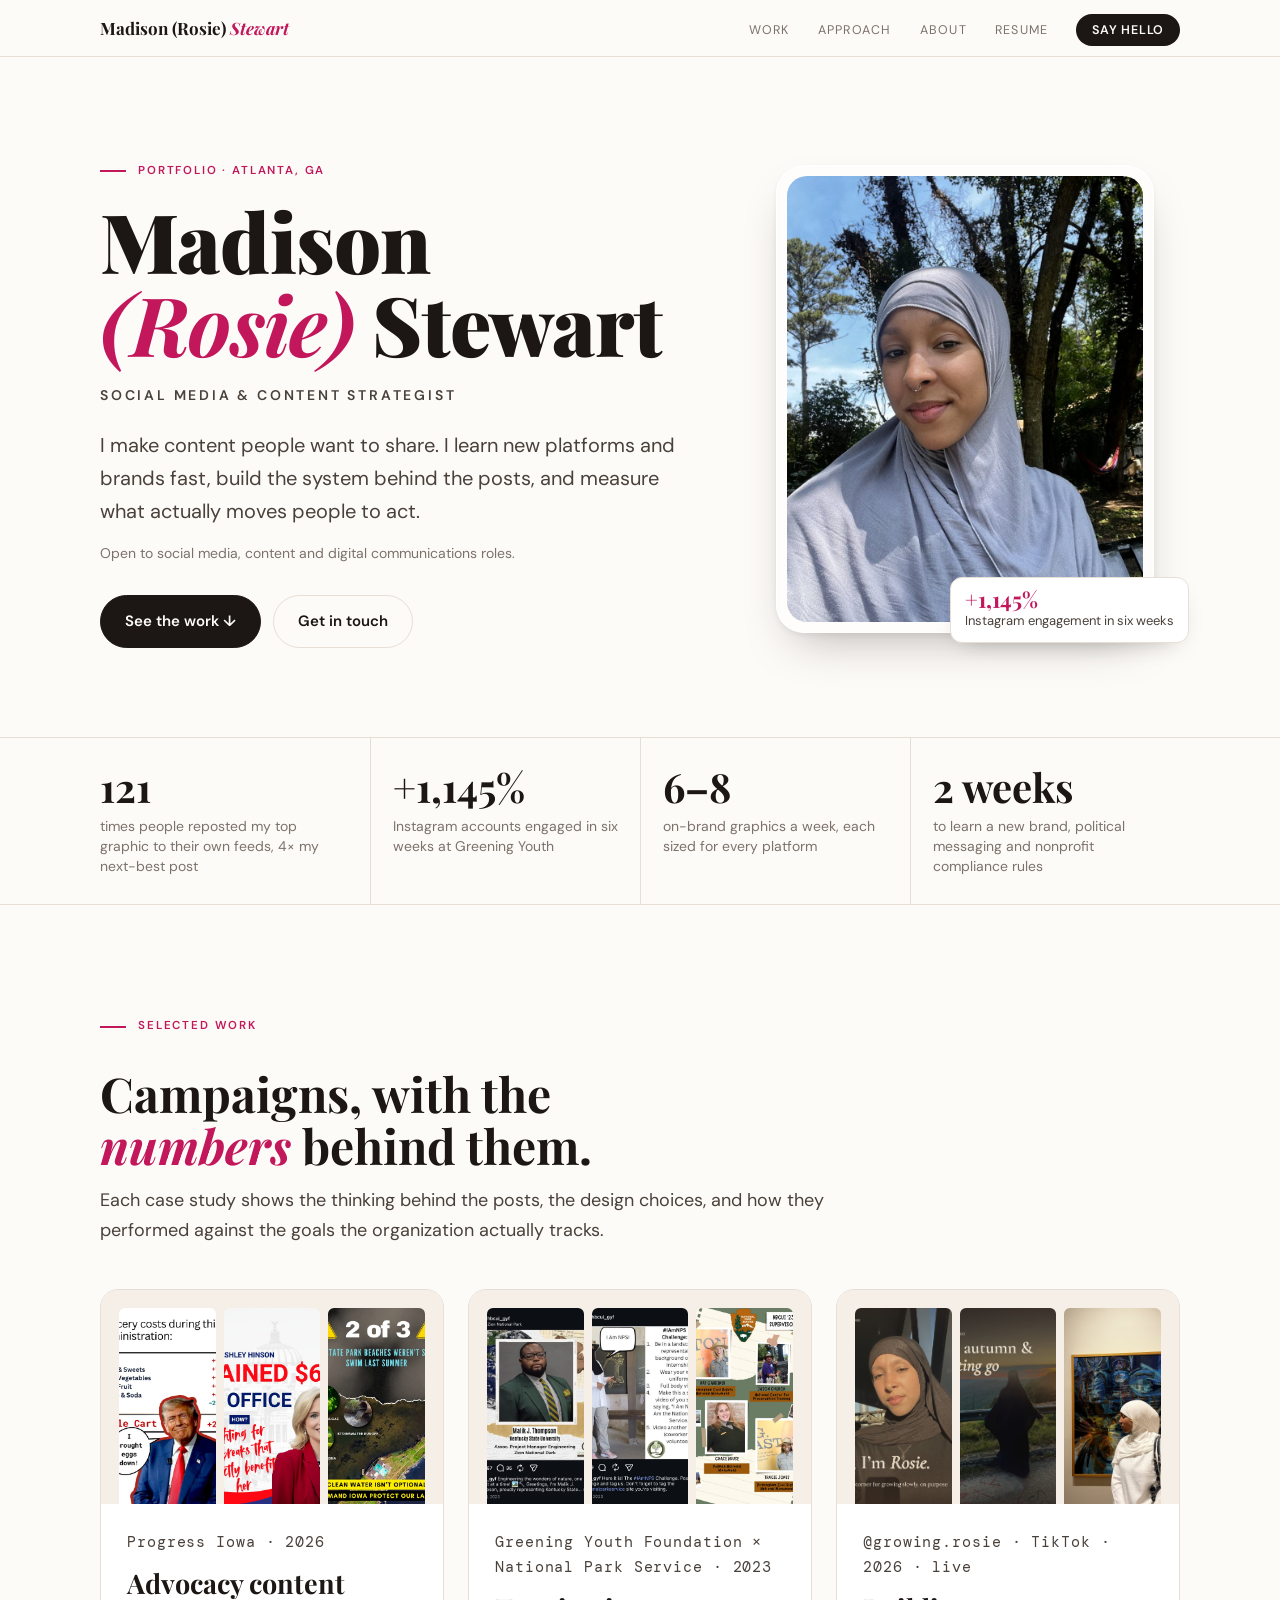
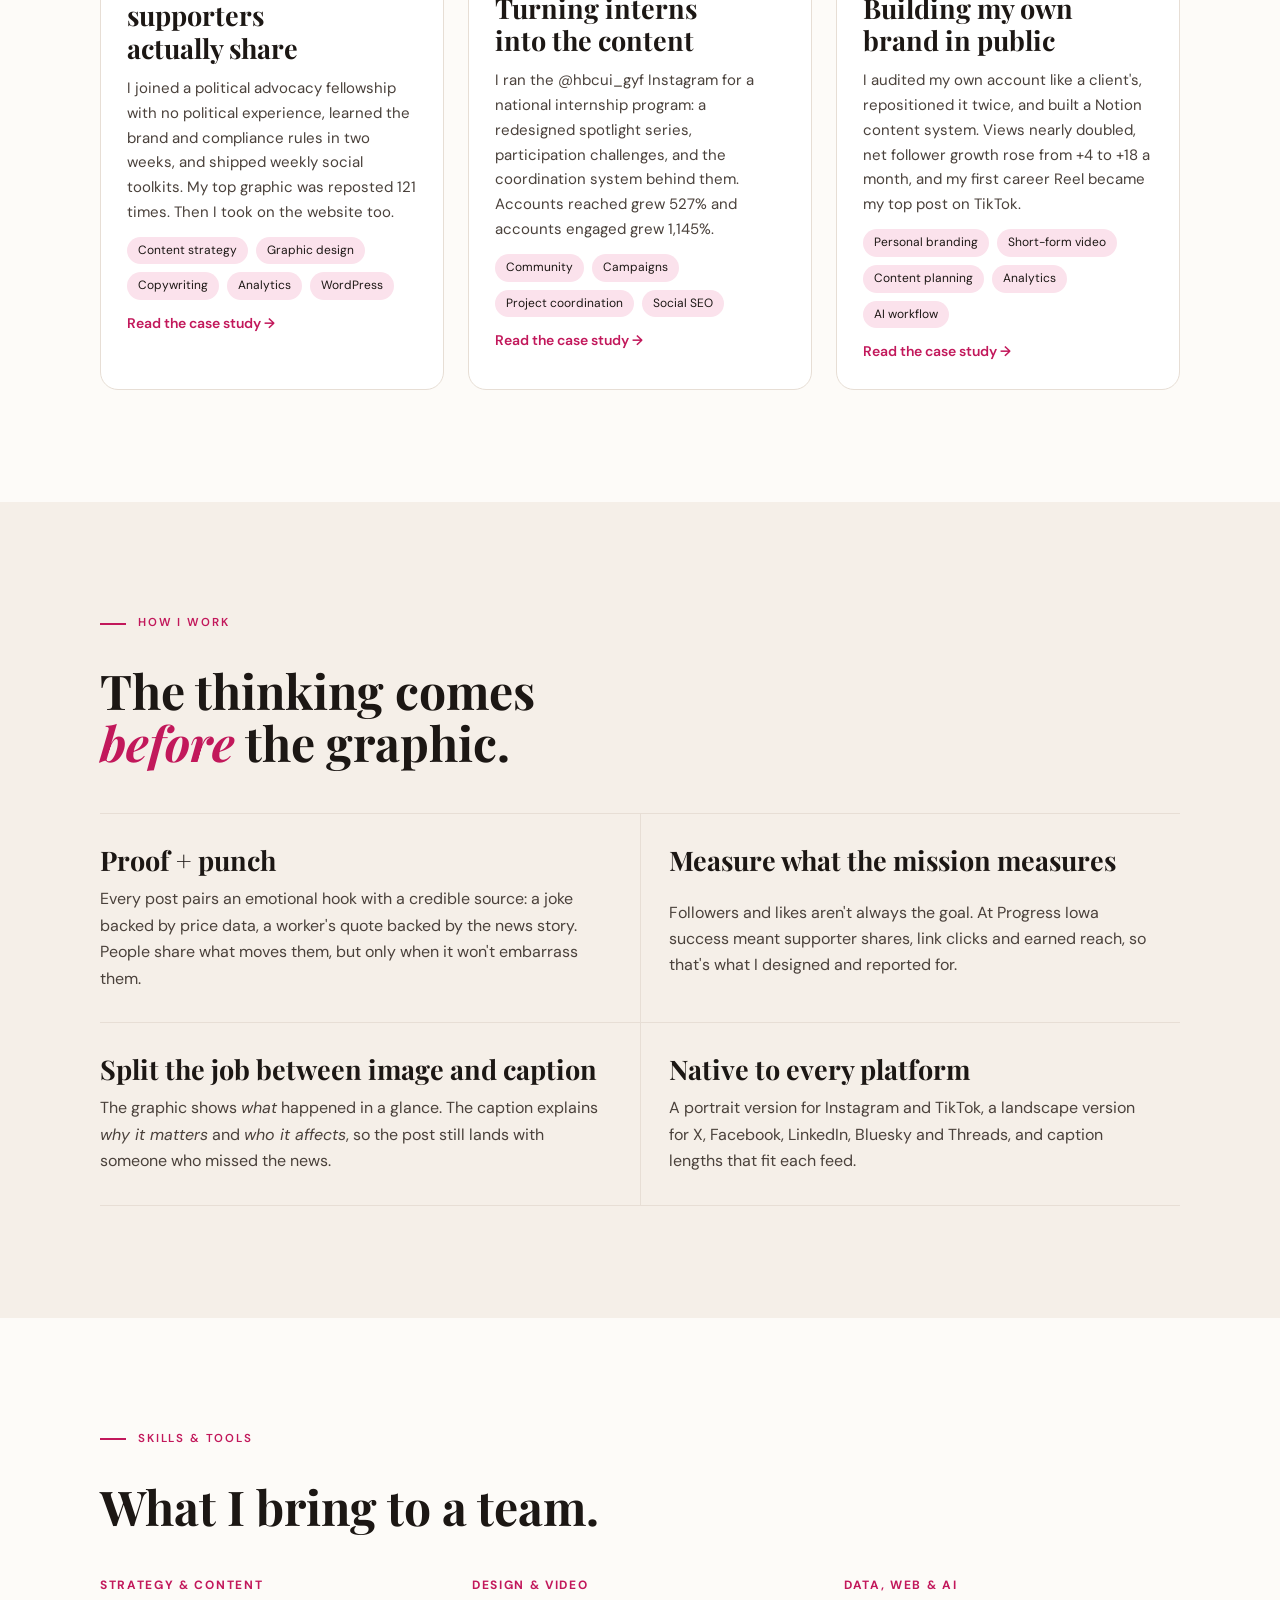
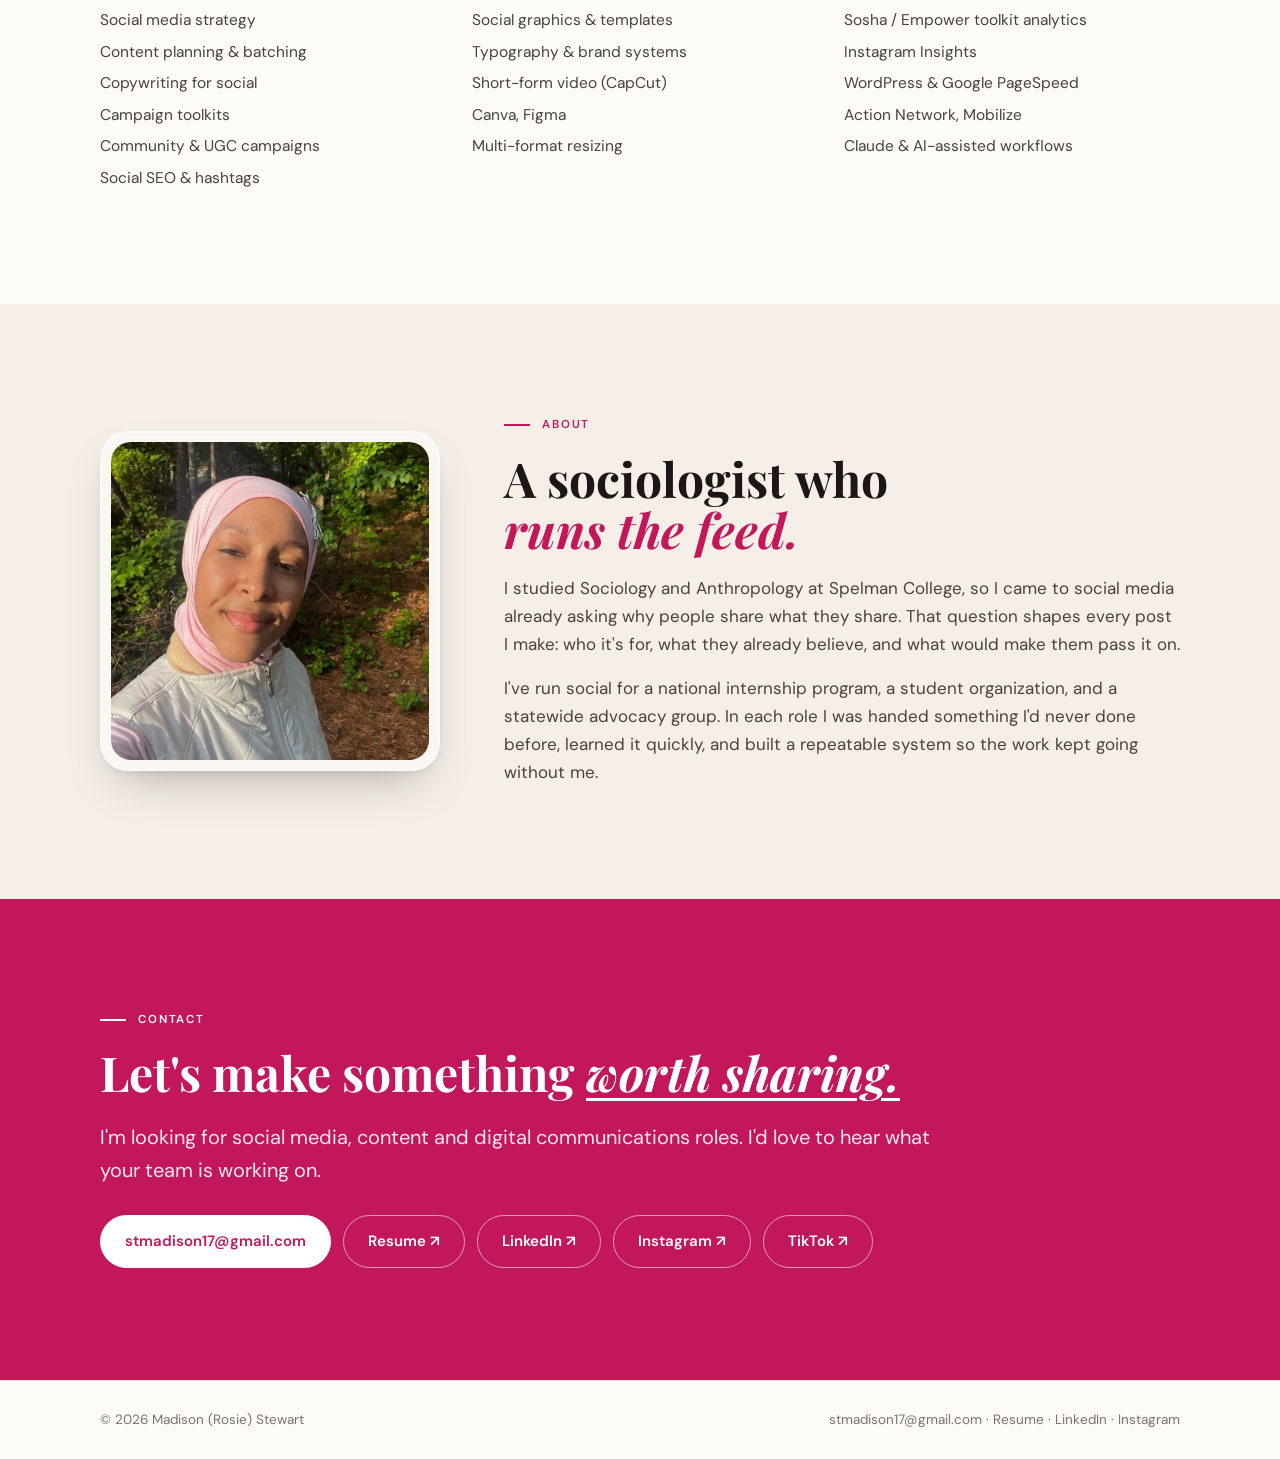
==== commit e0a17fe4: "Update growing.rosie results to the Nov 12 30-day Insights Co-Authored-By: Claude Opus 5.5 <noreply@" ====
--- a/index.html
+++ b/index.html
@@ -100,7 +100,7 @@
         <div class="body">
           <p class="num">@growing.rosie · TikTok · 2026 · live</p>
           <h3>Building my own brand in public</h3>
-          <p>I audited my own account like a client's, repositioned it twice, and built a Notion content system. Views rose 48%, non-follower reach went from 22.5% to 34.6%, and my first career Reel became my top post on TikTok.</p>
+          <p>I audited my own account like a client's, repositioned it twice, and built a Notion content system. Views nearly doubled, net follower growth rose from +4 to +18 a month, and my first career Reel became my top post on TikTok.</p>
           <div class="chips"><span class="chip">Personal branding</span><span class="chip">Short-form video</span><span class="chip">Content planning</span><span class="chip">Analytics</span><span class="chip">AI workflow</span></div>
           <span class="go">Read the case study →</span>
         </div>
--- a/style.css
+++ b/style.css
@@ -443,3 +443,32 @@
 @media (max-width: 980px) { .shots { grid-template-columns: repeat(2, minmax(0,1fr)); } }
 .bar .track, .bar .fill { display: block; }
 .ph-row.narrow { max-width: 560px; }
+.slides3 { display: grid; grid-template-columns: repeat(2, minmax(0,1fr)); gap: 8px; }
+.slides3 img:first-child { grid-column: 1 / -1; }
+.slides3 img { border-radius: 8px; border: 1px solid var(--rule); }
+.post .nums { gap: 22px 28px; }
+.pattern { margin-top: 24px; background: var(--card); border: 1px solid var(--accent); border-radius: 18px; padding: 28px; display: grid; gap: 12px; }
+.pattern .pill-label { justify-self: start; margin: 0; }
+.pattern h3 em { color: var(--accent); font-style: italic; }
+.pattern p:not(.pill-label) { color: var(--ink-2); max-width: 70ch; }
+.notion { display: grid; grid-template-columns: minmax(0,.62fr) minmax(0,1.38fr); gap: 24px; margin-top: 24px; align-items: start; }
+.notion figure { margin: 0; display: grid; gap: 12px; }
+.notion img { border-radius: 12px; border: 1px solid var(--rule); box-shadow: 0 18px 40px -24px rgba(28,23,20,.4); }
+.notion figcaption { font-size: 14px; color: var(--ink-2); line-height: 1.5; }
+.notion figcaption b { color: var(--ink); }
+@media (max-width: 760px) { .notion { grid-template-columns: 1fr; } .notion figure:first-child { max-width: 420px; } }
+.profiles { display: grid; grid-template-columns: repeat(2, minmax(0, 340px)); gap: 24px; margin-top: 28px; align-items: start; }
+.profiles figure { margin: 0; display: grid; gap: 12px; }
+.profiles img { border-radius: 18px; border: 1px solid var(--rule); }
+.profiles figcaption { font-size: 14px; color: var(--ink-2); line-height: 1.5; }
+.profiles figcaption b { color: var(--ink); }
+.ig-mock { background: #fff; color: #111; border: 1px solid var(--rule); border-radius: 18px; padding: 22px 20px; font-family: -apple-system, "Segoe UI", system-ui, sans-serif; font-size: 14.5px; line-height: 1.45; display: grid; gap: 10px; }
+.ig-top { display: flex; gap: 16px; align-items: center; }
+.ig-top > div > b { font-size: 16px; }
+.ig-avatar { width: 64px; height: 64px; border-radius: 50%; background: #e9e4df; display: grid; place-items: center; font-family: var(--display); font-size: 26px; color: #7d726b; flex: none; }
+.ig-stats { display: flex; gap: 14px; margin-top: 4px; font-size: 13.5px; }
+.ig-cat { color: #737373; font-size: 13.5px; }
+.ig-dim { color: #737373; font-style: italic; }
+.ig-link { color: #3b5bdb; word-break: break-all; }
+.ig-note { margin-top: 4px; padding-top: 10px; border-top: 1px dashed #ddd; font-size: 12.5px; color: #c2185b; font-weight: 600; }
+@media (max-width: 560px) { .profiles { grid-template-columns: 1fr; max-width: 360px; } }
